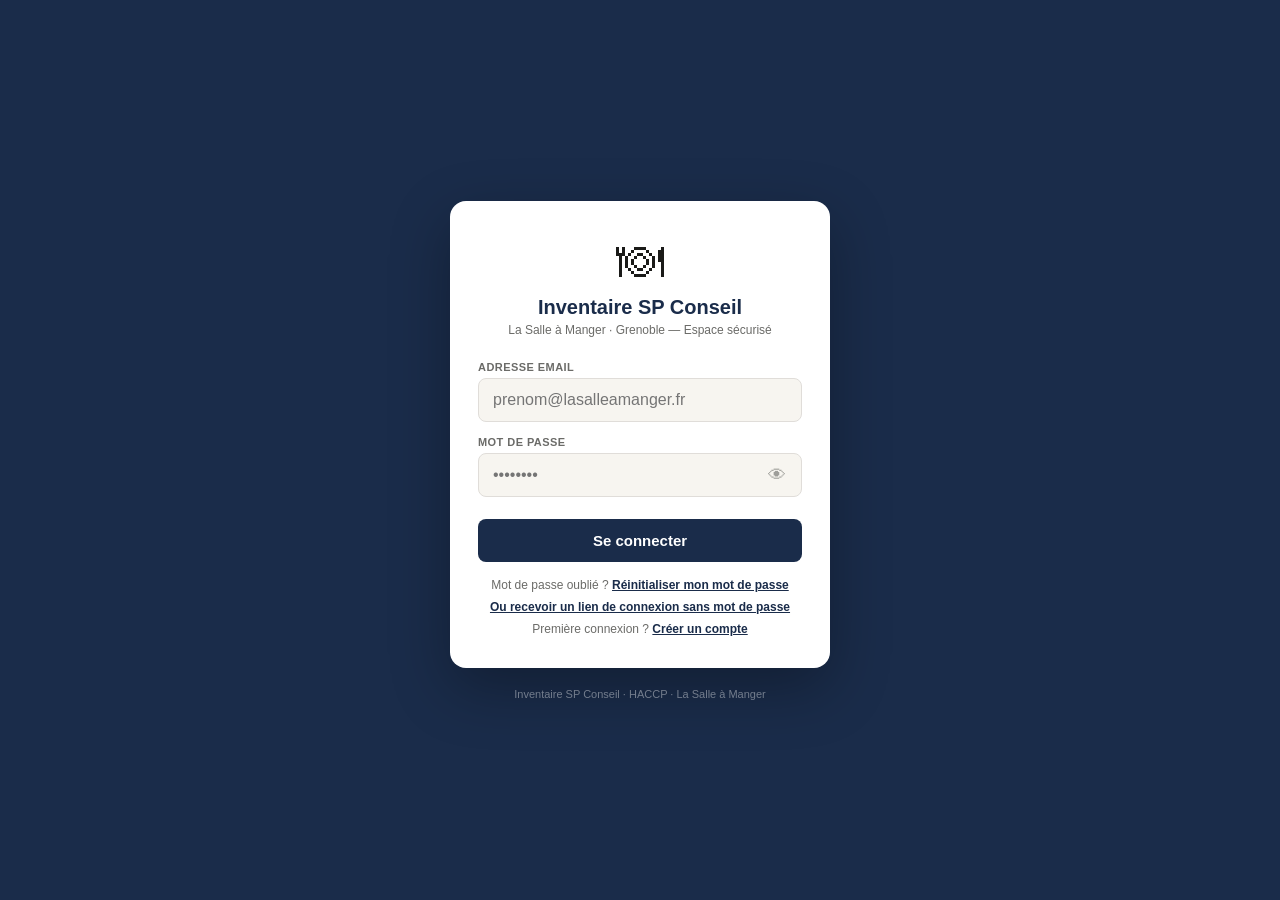
==== index.html @ 0724c212 "Traçabilité : ajoute la prise de photo (capture="environment") Le module Traçabilité (entrées/sortie" ====
<!DOCTYPE html>
<html lang="fr">
<head>
<meta charset="UTF-8">
<meta name="viewport" content="width=device-width, initial-scale=1.0, maximum-scale=1.0, viewport-fit=cover, user-scalable=no">
<meta name="theme-color" content="#1a2c4a">
<link rel="apple-touch-icon" href="/apple-touch-icon.png">
<link rel="icon" type="image/png" sizes="192x192" href="/icon-192.png">
<meta name="mobile-web-app-capable" content="yes">
<meta name="apple-mobile-web-app-capable" content="yes">
<meta name="apple-mobile-web-app-status-bar-style" content="black-translucent">
<meta name="apple-mobile-web-app-title" content="SP Conseil">
<link rel="manifest" href="manifest.json">
<title>Inventaire SP Conseil — La Salle à Manger Grenoble</title>
<script src="js/favicon.js?v=20261019a"></script>
<link rel="stylesheet" href="style.css?v=20261019a">

  <!-- SYNC TEMPS RÉEL — WebSocket natif + REST fallback -->
  <script src="js/core-sync.js?v=20261019a"></script>

<script src="js/sw-register.js?v=20261019a"></script>

</head>
<body role="application" aria-label="Inventaire SP Conseil — La Salle à Manger">
<button id="btn-home-float" onclick="goHomeScreen()" title="Retour accueil">🏠</button>

<!-- ── BANNIÈRE HORS-LIGNE ── -->
<div id="offline-banner">
  📵 Hors-ligne — les modifications seront synchronisées à la reconnexion
</div>

<!-- ══ ÉCRAN DE CONNEXION SUPABASE AUTH ══ -->
<div id="login-screen">
  <div class="login-box">
    <div class="login-logo">🍽</div>
    <div class="login-title">Inventaire SP Conseil</div>
    <div class="login-subtitle">La Salle à Manger · Grenoble — Espace sécurisé</div>
    
    <div class="login-field">
      <label class="login-label" for="login-email">Adresse email</label>
      <input class="login-input" id="login-email" type="email" 
             placeholder="prenom@lasalleamanger.fr" autocomplete="email">
    </div>
    <div class="login-field">
      <label class="login-label" for="login-password">Mot de passe</label>
      <div class="login-pwd-wrap">
        <input class="login-input" id="login-password" type="password" 
               placeholder="••••••••" autocomplete="current-password"
               onkeydown="if(event.key==='Enter') doLogin()">
        <button type="button" class="login-eye" onclick="toggleLoginPwd(this)" tabindex="-1" title="Afficher/masquer">👁</button>
      </div>
    </div>
    
    <button class="login-btn" id="login-btn" onclick="doLogin()">
      Se connecter
    </button>
    
    <div class="login-error" id="login-error"></div>
    
    <div class="login-magic">
      Mot de passe oublié ?
      <a onclick="doForgotPassword()">Réinitialiser mon mot de passe</a>
    </div>
    <div class="login-magic" style="margin-top:8px">
      <a onclick="doMagicLink()">Ou recevoir un lien de connexion sans mot de passe</a>
    </div>
    <div class="login-magic" style="margin-top:8px">
      Première connexion ?
      <a onclick="showSignup()">Créer un compte</a>
    </div>
    
    <!-- Formulaire inscription (caché par défaut) -->
    <div id="signup-form" style="display:none;margin-top:16px;padding-top:16px;border-top:1px solid #e0ddd9">
      <div style="font-size:12px;font-weight:600;color:#1a2c4a;margin-bottom:12px;text-align:center">
        ✉️ Inscription réservée à l'équipe
      </div>
      <div class="login-field">
        <label class="login-label">Email professionnel</label>
        <input class="login-input" id="signup-email" type="email" 
               placeholder="prenom@lasalleamanger.fr">
      </div>
      <div class="login-field">
        <label class="login-label">Mot de passe (8 caractères min.)</label>
        <input class="login-input" id="signup-password" type="password" 
               placeholder="••••••••"
               onkeydown="if(event.key==='Enter') doSignup()">
      </div>
      <div id="signup-info" style="font-size:11px;color:#6b6b68;margin-bottom:10px;padding:8px;background:#f7f5f0;border-radius:6px">
        ⚠️ Seules les adresses <strong>préalablement autorisées par l'administrateur</strong> peuvent créer un compte.
      </div>
      <button class="login-btn" id="signup-btn" onclick="doSignup()" 
              style="background:#0F6E56">
        Créer mon compte
      </button>
      <div class="login-magic" style="margin-top:10px">
        <a onclick="hideSignup()">← Retour à la connexion</a>
      </div>
    </div>
  </div>
  <div class="login-version">Inventaire SP Conseil · HACCP · La Salle à Manger</div>
</div>





<div class="app-header" style="position:sticky;top:0;z-index:100">
  <div class="header-top">
    <div>
      <h1>🍽 Inventaire SP Conseil <span id="sync-dot" style="display:inline-block;width:8px;height:8px;border-radius:50%;background:#f59e0b;margin-left:6px;vertical-align:middle;transition:background .3s" title="Connexion..."></span> <small id="app-sync-version" style="font-size:10px;opacity:.6;font-weight:400"></small></h1>
      <p id='header-date-line'>La Salle à Manger · Grenoble</p>
    </div>
    <div class="header-actions">
      <button class="btn" onclick="openAccount()" title="Mon compte" style="font-size:14px;padding:6px 10px">👤</button>
      <button class="btn" onclick="doLogout()" title="Déconnexion" style="font-size:14px;padding:6px 10px">🔓</button>
      <button class="btn" onclick="goHomeScreen()" title="Accueil" style="font-size:16px;padding:6px 10px">🏠</button>
      <button class="btn" onclick="openVoice()" style="background:var(--info-bg);color:var(--info-text);border-color:transparent;font-weight:600">🎙 Saisie</button>
      <button class="btn" onclick="openQuickInv()" title="Inventaire rapide : un produit à la fois" style="background:var(--amber-bg);color:var(--amber-text);border-color:transparent;font-weight:700">⚡ Inventaire rapide</button>
      <button class="btn btn-addprod" onclick="openAddProduct()">+ Produit</button>
      <button class="btn" onclick="openMercuriale()" title="Comparer une mercuriale fournisseur" style="background:var(--amber-bg);color:var(--amber-text);border-color:transparent;font-weight:600">📋 Mercuriale</button>
      <button class="btn btn-send" onclick="openSendCenter()" title="Envoyer par email">✉️ Envoyer</button>
      <button class="btn" onclick="refreshApp()" title="Actualiser la version" style="background:var(--green-bg);color:var(--green-text);border-color:transparent;font-weight:600">🔄</button>
      <button class="btn btn-more" onclick="toggleMoreMenu(this)" aria-label="Plus d'options" title="Plus d'options">•••</button>
    </div>
    <!-- Menu déroulant actions secondaires -->
    <div class="more-menu" id="more-menu" style="display:none">
      <button class="more-item" onclick="openSave();closeMoreMenu()">💾 Sauvegarde</button>
      <button class="more-item more-green" onclick="exportExcel();closeMoreMenu()">📊 Export Excel</button>
      <button class="more-item" onclick="exportCSV();closeMoreMenu()">⬇ Export CSV</button>
      <button class="more-item" onclick="printInventory();closeMoreMenu()">🖨 Imprimer</button>
      <button class="more-item" onclick="closeMoreMenu();openRegistresHACCP()">📑 Registres HACCP du mois (PDF)</button>
      <button class="more-item" onclick="closeMoreMenu();openQualite()">🧹 Qualité du catalogue</button>
      <div class="more-separator"></div>
      <button class="more-item more-red" onclick="closeMoreMenu();resetInventory()">🔄 Remise à zéro</button>
    </div>

<!-- ── MODAL MON COMPTE ── -->
<div id="account-overlay">
  <div class="account-box">
    <button class="account-close" onclick="closeAccount()">✕</button>
    <div class="account-title">👤 Mon compte</div>
    <div class="account-email" id="account-email-display">—</div>

    <!-- Changer le mot de passe -->
    <div class="account-section">
      <div class="account-label">Définir / changer le mot de passe</div>
      <div class="account-pwd-wrap">
        <input class="account-input" id="acc-pwd1" type="password"
               placeholder="Nouveau mot de passe (8 car. min.)">
        <button type="button" class="account-eye"
                onclick="toggleAccPwd('acc-pwd1',this)">👁</button>
      </div>
      <div class="account-pwd-wrap">
        <input class="account-input" id="acc-pwd2" type="password"
               placeholder="Confirmer le mot de passe"
               onkeydown="if(event.key==='Enter')changePassword()">
        <button type="button" class="account-eye"
                onclick="toggleAccPwd('acc-pwd2',this)">👁</button>
      </div>
      <button class="account-btn" id="acc-pwd-btn" onclick="changePassword()">
        Enregistrer le mot de passe
      </button>
      <div class="account-msg" id="acc-pwd-msg"></div>
    </div>

    <!-- Accès de l'équipe (administrateur uniquement) -->
    <div class="account-section" id="team-section" style="display:none">
      <div class="account-label">👥 Accès de l'équipe</div>
      <div style="font-size:12px;color:var(--text2);margin-bottom:8px">Seules ces adresses peuvent se connecter et voir les données. Après l'ajout, la personne crée son compte depuis l'écran de connexion (« Créer un compte »).</div>
      <div id="team-list" style="margin-bottom:8px"></div>
      <div style="display:flex;gap:6px">
        <input class="account-input" id="team-email" type="email" placeholder="prenom@exemple.fr" style="flex:1;margin:0" onkeydown="if(event.key==='Enter')teamAdd()">
        <button class="account-btn" style="width:auto;margin:0;padding:0 14px" onclick="teamAdd()">Ajouter</button>
      </div>
      <div class="account-msg" id="team-msg"></div>
    </div>

    <!-- Déconnexion -->
    <div class="account-section">
      <button class="account-btn danger" onclick="doLogout()">
        🔓 Se déconnecter
      </button>
    </div>
  </div>
</div>

  </div>
</div>

<div class="restore-banner" id="restore-banner">
  <span id="restore-banner-text"></span>
  <button onclick="dismissRestoreBanner()">OK</button>
</div>

<div class="kpi-strip">
  <div class="kpi-item kpi-main">
    <span class="kpi-val" id="stat-total">—</span>
    <span class="kpi-lbl">Valeur HT</span>
  </div>
  <div class="kpi-sep"></div>
  <div class="kpi-item">
    <span class="kpi-val" id="stat-refs">—</span>
    <span class="kpi-lbl">Refs <span id="stat-new-lbl" style="color:var(--success-text);font-weight:600"></span></span>
  </div>
  <div class="kpi-sep"></div>
  <div class="kpi-item">
    <span class="kpi-val kpi-warn" id="stat-vides">—</span>
    <span class="kpi-lbl">Sans qté</span>
  </div>
  <div class="kpi-sep"></div>
  <div class="kpi-item">
    <span class="kpi-val kpi-muted" id="stat-upd">—</span>
    <span class="kpi-lbl">MAJ prix</span>
  </div>
</div>

<div class="tab-bar-wrap"><div class="tab-bar">
  <button class="tab-btn active" data-tab="inventaire" onclick="switchTab('inventaire',this)">Inventaire</button>
  <button class="tab-btn" data-tab="dashboard" onclick="switchTab('dashboard',this)">📊 Bilan</button>
  <button class="tab-btn" data-tab="dlc" onclick="switchTab('dlc',this)">🌡 DLC<span id="dlc-tab-dot" style="display:none;width:7px;height:7px;border-radius:50%;background:#ef4444;margin-left:4px;vertical-align:middle"></span></button>
  <button class="tab-btn" data-tab="recettes" onclick="switchTab('recettes',this)">👨‍🍳 Recettes</button>
  <button class="tab-btn" data-tab="commande" onclick="switchTab('commande',this)">🛒 Commandes</button>
  <button class="tab-btn" data-tab="allergenes" onclick="switchTab('allergenes',this)">⚠️ Déclaration allergènes</button>
  <button class="tab-btn tab-more-btn" onclick="toggleTabMore(this)" aria-label="Plus d'onglets">Plus ▾</button>
</div>
<!-- Dropdown onglets secondaires -->
<div id="tab-more-menu" class="tab-more-menu" style="display:none">
  <div class="tab-more-group">
    <div class="tab-more-group-label">📥 Opérations</div>
    <button class="tab-more-item" onclick="switchTabMore('reception-mp',this)">🚚 Réception MP</button>
    <button class="tab-more-item" id="tab-factures-btn" onclick="switchTabMore('factures',this)">📄 Factures</button>
    <button class="tab-more-item" onclick="switchTabMore('pieces',this)">📎 Pièces comptables</button>
  </div>
  <div class="tab-more-separator"></div>
  <div class="tab-more-group">
    <div class="tab-more-group-label">🧪 Autocontrôles</div>
    <button class="tab-more-item" onclick="switchTabMore('autocontroles',this)">🧪 Autocontrôles HACCP</button>
  </div>
  <div class="tab-more-separator"></div>
  <div class="tab-more-group">
    <div class="tab-more-group-label">📊 Analyse</div>
    <button class="tab-more-item" onclick="switchTabMore('tracabilite',this)">📋 Traçabilité</button>
    <button class="tab-more-item" onclick="switchTabMore('historique',this)">📈 Historique</button>
    <button class="tab-more-item" onclick="switchTabMore('prix',this)">💰 Comparateur prix</button>
  </div>
  <div class="tab-more-separator"></div>
  <div class="tab-more-group">
    <div class="tab-more-group-label">🏷️ Affichage</div>
    <button class="tab-more-item" onclick="switchTabMore('carte-allergenes',this)">🍽 Étiquettes allergènes</button>
  </div>
</div>



<!-- ══ ÉCRAN D'ACCUEIL ══ -->
<div id="home-screen">

  <!-- Stats rapides -->
  <div class="tiles-stats">
    <div class="tile-stat">
      <div class="tile-stat-label">Valeur HT</div>
      <div class="tile-stat-value" id="hs-valeur">—</div>
    </div>
    <div class="tile-stat">
      <div class="tile-stat-label">Références</div>
      <div class="tile-stat-value" id="hs-refs">—</div>
    </div>
    <div class="tile-stat">
      <div class="tile-stat-label">Alertes DLC</div>
      <div class="tile-stat-value" id="hs-dlc" style="color:#ef4444">—</div>
    </div>
  </div>

  <!-- Inventaire — tuile principale -->
  <div class="tile-main" onclick="tileGoTo('inventaire')">
    <div>
      <div class="tile-main-icon">📦</div>
      <div class="tile-main-title">Inventaire</div>
      <div class="tile-main-sub">Cœur de l'application</div>
    </div>
    <div style="text-align:right">
      <div class="tile-main-value" id="hs-refs2">539</div>
      <div class="tile-main-label">références</div>
      <div class="tile-main-badge" id="hs-valeur2">— € HT</div>
    </div>
  </div>

  <!-- Réception MP + Factures -->
  <div class="tiles-row">
    <div class="tile-mid tile-reception" onclick="tileGoTo('reception-mp')">
      <div class="tile-mid-icon">🚚</div>
      <div class="tile-mid-title">Réception MP</div>
      <div class="tile-mid-sub">Contrôle livraisons</div>
      <div class="tile-mid-badge">📸 Scan IA actif</div>
    </div>
    <div class="tile-mid tile-factures" onclick="tileGoTo('factures')">
      <div class="tile-mid-icon">📄</div>
      <div class="tile-mid-title">Factures</div>
      <div class="tile-mid-sub">Cahier d'achats</div>
      <div class="tile-mid-badge">📸 Scan IA</div>
    </div>
  </div>

  <!-- Modules secondaires -->
  <div class="tiles-section-title">Autres modules</div>
  <div class="tiles-grid">
    <div class="tile-sm" onclick="tileGoTo('inventaire');openQuickInv()">
      <div class="tile-sm-icon">⚡</div>
      <div class="tile-sm-label">Inventaire rapide</div>
    </div>
    <div class="tile-sm" onclick="tileGoTo('dlc')">
      <div class="tile-sm-icon">🌡</div>
      <div class="tile-sm-label">DLC</div>
    </div>
    <div class="tile-sm" onclick="tileGoTo('dashboard')">
      <div class="tile-sm-icon">📊</div>
      <div class="tile-sm-label">Bilan</div>
    </div>
    <div class="tile-sm" onclick="tileGoTo('recettes')">
      <div class="tile-sm-icon">👨‍🍳</div>
      <div class="tile-sm-label">Recettes</div>
    </div>
    <div class="tile-sm" onclick="tileGoTo('commande')">
      <div class="tile-sm-icon">🛒</div>
      <div class="tile-sm-label">Commandes</div>
    </div>
    <div class="tile-sm" onclick="tileGoTo('allergenes')">
      <div class="tile-sm-icon">⚠️</div>
      <div class="tile-sm-label">Déclaration</div>
    </div>
    <div class="tile-sm" onclick="tileGoTo('tracabilite')">
      <div class="tile-sm-icon">📋</div>
      <div class="tile-sm-label">Traçabilité</div>
    </div>
    <div class="tile-sm" onclick="tileGoTo('prix')">
      <div class="tile-sm-icon">💰</div>
      <div class="tile-sm-label">Prix</div>
    </div>
    <div class="tile-sm" onclick="tileGoTo('historique')">
      <div class="tile-sm-icon">📈</div>
      <div class="tile-sm-label">Historique</div>
    </div>
    <div class="tile-sm" onclick="tileGoTo('autocontroles')">
      <div class="tile-sm-dot" id="autoc-alert-dot" style="display:none"></div>
      <div class="tile-sm-icon">🧪</div>
      <div class="tile-sm-label">Autocontrôles</div>
    </div>
  </div>
</div>


<!-- ══ MODAL MERCURIALE ══ -->
<div id="mercuriale-overlay">
  <div class="merc-box">
    <div class="merc-header">
      <div>
        <div class="merc-title">📋 Comparer une mercuriale fournisseur</div>
        <div class="merc-subtitle">Upload Excel ou PDF → comparaison avec les prix actuels → validation avant mise à jour</div>
      </div>
      <button class="merc-close" onclick="closeMercuriale()">✕</button>
    </div>
    <div class="merc-body">
      <!-- Zone upload -->
      <div class="merc-drop" id="merc-drop"
           onclick="document.getElementById('merc-file-input').click()"
           ondragover="event.preventDefault();this.classList.add('dragover')"
           ondragleave="this.classList.remove('dragover')"
           ondrop="mercHandleDrop(event)">
        <div class="merc-drop-icon">📂</div>
        <div class="merc-drop-text">Cliquez ou glissez la mercuriale ici</div>
        <div class="merc-drop-sub">Excel (.xlsx, .xls) ou PDF — max 10 Mo</div>
      </div>
      <input type="file" id="merc-file-input" accept=".xlsx,.xls,.pdf,.png,.jpg,.jpeg"
             style="display:none" onchange="mercHandleFile(this.files[0])">

      <div style="text-align:center;margin-top:10px">
        <button class="dlc-btn-sm" onclick="apActualiserProduits()">🔄 Actualiser depuis toutes les factures enregistrées</button>
      </div>

      <!-- Statut -->
      <div class="merc-status" id="merc-status"></div>

      <!-- Résultats -->
      <div class="merc-results" id="merc-results">
        <div class="merc-summary" id="merc-summary"></div>
        <div class="merc-select-row">
          <span>Sélectionner :</span>
          <button onclick="mercSelectAll(true)">Tout cocher</button>
          <button onclick="mercSelectAll(false)">Tout décocher</button>
          <button onclick="mercSelectOnly('down')">Baisses seulement</button>
        </div>
        <div class="merc-table-wrap">
          <table class="merc-table">
            <thead>
              <tr>
                <th style="width:32px">✓</th>
                <th>Produit mercuriale</th>
                <th>Correspondance inventaire</th>
                <th>Ancien prix</th>
                <th>Nouveau prix</th>
                <th>Δ</th>
              </tr>
            </thead>
            <tbody id="merc-tbody"></tbody>
          </table>
        </div>
        <div class="merc-actions">
          <button class="merc-btn cancel" onclick="closeMercuriale()">Annuler</button>
          <button class="merc-btn primary" id="merc-apply-btn" onclick="mercApplySelected()">
            ✅ Appliquer les prix sélectionnés
          </button>
        </div>
      </div>
    </div>
  </div>
</div>

<div id="panel-inventaire" class="panel active">
  <div class="zone-scroll" id="zone-tabs"></div>
  <div class="controls">
    <div class="search-box">
      <span class="search-icon">🔍</span>
      <input type="text" id="search" placeholder="Rechercher produit, code, fournisseur…" oninput="render()">
    </div>
    <div class="filter-row">
      <select id="filt-cat" onchange="render()"><option value="">Toutes catégories</option></select>
      <select id="filt-fourn" onchange="render()"><option value="">Tous fournisseurs</option></select>
      <select id="filt-status" onchange="render()">
        <option value="">Tous</option>
        <option value="new">🆕 Nouveaux</option>
        <option value="updated">🔄 Prix MAJ</option>
        <option value="missing">❓ Sans quantité</option>
        <option value="cross">🔀 Multi-fournisseurs</option>
      </select>
      <select id="filt-sort" onchange="render()">
        <option value="default">Tri : par zone</option>
        <option value="alpha" selected>Tri : A → Z</option>
        <option value="prix_desc">Tri : Prix ↓</option>
        <option value="prix_asc">Tri : Prix ↑</option>
        <option value="montant_desc">Tri : Montant ↓</option>
        <option value="cross">Tri : Multi-fourn.</option>
      </select>
    </div>
  </div>
  <div class="legend">
    <div class="legend-item"><span class="haccp-pill h-froid">Froid +</span> 0–4°C</div>
    <div class="legend-item"><span class="haccp-pill h-congel">Congelé</span> ≤−18°C</div>
    <div class="legend-item"><span class="haccp-pill h-temp">Tempéré</span> Cave</div>
    <div class="legend-item"><span class="haccp-pill h-sec">Sec</span> Économat</div>
    <div class="legend-item"><span class="new-pill">NEW</span> Nouveau</div>
    <div class="legend-item"><span class="upd-pill">MAJ</span> Prix actualisé</div>
    <div class="legend-item"><span class="cross-pill">🔀</span> Même produit, fournisseurs différents</div>
      <div class="legend-item"><span style="font-size:11px">⚠️</span> Unités différentes — comparer avec précaution</div>
  </div>
  <div class="table-wrap">
    <div class="product-list">
      <div class="product-row header-row">
        <div class="cell">Code</div><div class="cell">Produit</div>
        <div class="cell cell-prix">Prix HT</div><div class="cell">Qté</div>
        <div class="cell cell-montant">Montant</div>
      </div>
      <div id="tbody"></div>
    </div>
    <div id="empty-state" class="empty-state" style="display:none">Aucun produit trouvé</div>
  </div>
</div>


<!-- TABLEAU DE BORD DIRECTION -->
<div id="panel-dashboard" class="panel">
  <div class="dash-wrap" id="dash-content">
    <div style="text-align:center;padding:3rem;color:var(--text2)">Chargement...</div>
  </div>
</div>

<!-- FICHES TECHNIQUES / RECETTES -->
<div id="panel-recettes" class="panel">
  <div class="recette-wrap">
    <div class="recette-toolbar">
      <button class="btn btn-primary" onclick="openNewRecette()">+ Nouvelle recette</button>
      <button class="btn" onclick="exportRecettesPDF()">📄 Export PDF</button>
    </div>
    <div id="recettes-list"></div>
  </div>
</div>

<!-- JOURNAL DE TRAÇABILITÉ -->
<div id="panel-tracabilite" class="panel">
  <div class="trac-wrap">
    <div class="trac-toolbar">
      <div style="display:flex;gap:8px;flex-wrap:wrap;align-items:center">
        <select class="dlc-select" id="trac-type-filter" onchange="renderTracabilite()">
          <option value="">Toutes opérations</option>
          <option value="entree">📥 Entrées</option>
          <option value="sortie">📤 Sorties</option>
          <option value="perte">🗑 Pertes</option>
          <option value="transfert">↔ Transferts</option>
        </select>
        <input class="dlc-input" id="trac-search" type="text" placeholder="Rechercher produit…" oninput="renderTracabilite()" style="flex:1;min-width:140px">
        <button class="btn btn-primary" onclick="openTracAdd()">+ Enregistrer</button>
        <button class="btn" onclick="exportTracPDF()">📄 PDF</button>
      </div>
    </div>
    <div id="trac-list"></div>
  </div>
</div>

<!-- MODALE RECETTE -->
<div class="dlc-overlay" id="recette-overlay">
  <div class="dlc-overlay-backdrop" onclick="closeRecette()"></div>
  <div class="dlc-panel" style="max-height:92vh">
    <div class="dlc-panel-handle"></div>
    <div class="dlc-panel-header">
      <div class="dlc-panel-title" id="recette-modal-title">👨‍🍳 Nouvelle recette</div>
      <button class="dlc-panel-close" onclick="closeRecette()">✕</button>
    </div>
    <div class="dlc-field">
      <label class="dlc-label">Nom de la recette *</label>
      <input class="dlc-input" id="rec-nom" type="text" placeholder="Ex: Gratin dauphinois">
    </div>
    <div style="display:grid;grid-template-columns:1fr 1fr;gap:10px">
      <div class="dlc-field">
        <label class="dlc-label">Nb de couverts</label>
        <input class="dlc-input" id="rec-couverts" type="number" min="1" value="4" oninput="updateRecetteCost()">
      </div>
      <div class="dlc-field">
        <label class="dlc-label">Prix de vente HT (€)</label>
        <input class="dlc-input" id="rec-prix-vente" type="number" min="0" step="0.01" placeholder="0.00" oninput="updateRecetteCost()">
      </div>
    </div>
    <div class="dlc-field">
      <label class="dlc-label">Catégorie</label>
      <select class="dlc-select" id="rec-cat" style="width:100%">
        <option value="entree">Entrée</option>
        <option value="plat">Plat principal</option>
        <option value="dessert">Dessert</option>
        <option value="autre">Autre</option>
      </select>
    </div>
    <div class="dlc-label" style="margin-bottom:6px">Ingrédients</div>
    <div id="rec-ingredients-list"></div>
    <button class="btn" onclick="addRecetteIngredient()" style="width:100%;margin-bottom:12px;justify-content:center">+ Ajouter un ingrédient</button>
    <div id="rec-cost-preview" style="background:var(--info-bg);border-radius:var(--radius);padding:10px 12px;margin-bottom:12px;display:none">
      <div style="display:flex;justify-content:space-between;font-size:13px;margin-bottom:4px">
        <span style="color:var(--info-text)">Coût matière / couvert</span>
        <span id="rec-cout-couvert" style="font-weight:700;color:var(--info-text)">—</span>
      </div>
      <div style="display:flex;justify-content:space-between;font-size:13px;margin-bottom:4px">
        <span style="color:var(--info-text)">Coût total recette</span>
        <span id="rec-cout-total" style="font-weight:700;color:var(--info-text)">—</span>
      </div>
      <div style="display:flex;justify-content:space-between;font-size:14px;font-weight:700">
        <span style="color:var(--info-text)">Food cost</span>
        <span id="rec-food-cost" style="color:var(--info-text)">—</span>
      </div>
    </div>
    <div id="rec-feedback" style="font-size:13px;padding:6px 0;display:none"></div>
    <div class="dlc-panel-actions">
      <button class="dlc-panel-btn cancel" onclick="closeRecette()">Annuler</button>
      <button class="dlc-panel-btn submit-ok" id="rec-submit-btn" onclick="submitRecette()">✓ Enregistrer</button>
    </div>
  </div>
</div>

<!-- MODALE TRAÇABILITÉ -->
<div class="dlc-overlay" id="trac-overlay">
  <div class="dlc-overlay-backdrop" onclick="closeTracAdd()"></div>
  <div class="dlc-panel">
    <div class="dlc-panel-handle"></div>
    <div class="dlc-panel-header">
      <div class="dlc-panel-title">📋 Enregistrer une opération</div>
      <button class="dlc-panel-close" onclick="closeTracAdd()">✕</button>
    </div>
    <div class="dlc-field">
      <label class="dlc-label">Type d'opération *</label>
      <select class="dlc-select" id="trac-type" style="width:100%">
        <option value="entree">📥 Entrée (réception livraison)</option>
        <option value="sortie">📤 Sortie (utilisation cuisine)</option>
        <option value="perte">🗑 Perte / casse / périmé</option>
        <option value="transfert">↔ Transfert entre zones</option>
      </select>
    </div>
    <div class="dlc-field">
      <label class="dlc-label">Produit *</label>
      <select class="dlc-select" id="trac-prod" style="width:100%"></select>
    </div>
    <div style="display:grid;grid-template-columns:1fr 1fr;gap:10px">
      <div class="dlc-field">
        <label class="dlc-label">Quantité *</label>
        <input class="dlc-input" id="trac-qte" type="number" inputmode="decimal" min="0" step="0.1" placeholder="0">
      </div>
      <div class="dlc-field">
        <label class="dlc-label">Unité</label>
        <input class="dlc-input" id="trac-unite" type="text" placeholder="KG, L…">
      </div>
    </div>
    <div class="dlc-field">
      <label class="dlc-label">Date / heure</label>
      <input class="dlc-input" id="trac-date" type="datetime-local">
    </div>
    <div class="dlc-field">
      <label class="dlc-label">Responsable</label>
      <input class="dlc-input" id="trac-resp" type="text" placeholder="Nom du responsable">
    </div>
    <div class="dlc-field">
      <label class="dlc-label">Note</label>
      <input class="dlc-input" id="trac-note" type="text" placeholder="Fournisseur, motif de perte…">
    </div>
    <div class="dlc-field">
      <label class="dlc-label">Photo (facultatif)</label>
      <div style="display:flex;gap:10px;align-items:center">
        <label class="rec-btn btn-ghost" style="cursor:pointer">
          📷 Prendre une photo
          <input type="file" accept="image/*" capture="environment" style="display:none" id="trac-photo-input" onchange="handleTracPhoto(this)">
        </label>
        <img id="trac-photo-preview" alt="" style="display:none;max-height:48px;border-radius:6px;cursor:pointer" onclick="openLightbox(this.src)">
      </div>
    </div>
    <div class="dlc-panel-actions">
      <button class="dlc-panel-btn cancel" onclick="closeTracAdd()">Annuler</button>
      <button class="dlc-panel-btn submit-ok" onclick="submitTrac()">✓ Enregistrer</button>
    </div>
  </div>
</div>


<!-- COMPARATEUR DE PRIX FOURNISSEURS -->
<div id="panel-prix" class="panel">
  <div class="prix-wrap">
    <div class="prix-toolbar">
      <select class="dlc-select" id="prix-prod-select" onchange="renderPrixChart()" style="flex:1;max-width:300px">
        <option value="">— Choisir un produit —</option>
      </select>
      <button class="btn" onclick="openAddPrix()">+ Saisir un prix</button>
      <button class="btn btn-primary" onclick="exportPrixExcel()">📊 Excel</button>
    </div>
    <div id="prix-chart-wrap" style="display:none">
      <canvas id="prix-canvas" height="220" style="width:100%;display:block;margin:12px 0"></canvas>
      <div id="prix-table"></div>
    </div>
    <div id="prix-empty" class="histo-empty">Sélectionnez un produit pour voir l'évolution de ses prix et comparer les fournisseurs.</div>
  </div>
</div>

<!-- CARTE ALLERGÈNES PAR PLAT -->
<div id="panel-carte-allergenes" class="panel">
  <div class="carte-alg-wrap">
    <div class="carte-alg-toolbar">
      <button class="btn btn-primary" onclick="openNewPlat()">+ Nouveau plat</button>
      <button class="btn" onclick="exportCarteAlgPDF()">📄 Affichage salle PDF</button>
      <button class="btn" onclick="exportCarteAlgExcel()">📊 Excel</button>
    </div>
    <div id="carte-alg-list"></div>
  </div>
</div>

<!-- MODALE PRIX -->
<div class="dlc-overlay" id="prix-overlay">
  <div class="dlc-overlay-backdrop" onclick="closePrix()"></div>
  <div class="dlc-panel">
    <div class="dlc-panel-handle"></div>
    <div class="dlc-panel-header">
      <div class="dlc-panel-title">📈 Saisir un prix</div>
      <button class="dlc-panel-close" onclick="closePrix()">✕</button>
    </div>
    <div class="dlc-field">
      <label class="dlc-label">Produit *</label>
      <select class="dlc-select" id="prix-add-prod" style="width:100%"></select>
    </div>
    <div style="display:grid;grid-template-columns:1fr 1fr;gap:10px">
      <div class="dlc-field">
        <label class="dlc-label">Prix HT *</label>
        <input class="dlc-input" id="prix-add-val" type="number" inputmode="decimal" min="0" step="0.001" placeholder="0.000">
      </div>
      <div class="dlc-field">
        <label class="dlc-label">Fournisseur</label>
        <input class="dlc-input" id="prix-add-fourn" type="text" placeholder="SYSCO, POMONA…" list="prix-fourn-list">
        <datalist id="prix-fourn-list"></datalist>
      </div>
    </div>
    <div class="dlc-field">
      <label class="dlc-label">Date</label>
      <input class="dlc-input" id="prix-add-date" type="date">
    </div>
    <div class="dlc-field">
      <label class="dlc-label">Note (optionnel)</label>
      <input class="dlc-input" id="prix-add-note" type="text" placeholder="Promotion, rupture…">
    </div>
    <div id="prix-feedback" style="font-size:13px;color:var(--green-text);padding:6px 0;display:none"></div>
    <div class="dlc-panel-actions">
      <button class="dlc-panel-btn cancel" onclick="closePrix()">Annuler</button>
      <button class="dlc-panel-btn submit-ok" onclick="submitPrix()">✓ Enregistrer</button>
    </div>
  </div>
</div>

<!-- MODALE PLAT CARTE ALLERGÈNES -->
<div class="dlc-overlay" id="plat-overlay">
  <div class="dlc-overlay-backdrop" onclick="closePlat()"></div>
  <div class="dlc-panel" style="max-height:92vh">
    <div class="dlc-panel-handle"></div>
    <div class="dlc-panel-header">
      <div class="dlc-panel-title" id="plat-modal-title">🍽 Nouveau plat</div>
      <button class="dlc-panel-close" onclick="closePlat()">✕</button>
    </div>
    <div class="dlc-field">
      <label class="dlc-label">Nom du plat *</label>
      <input class="dlc-input" id="plat-nom" type="text" placeholder="Ex: Gratin dauphinois, Salade niçoise…">
    </div>
    <div style="display:grid;grid-template-columns:1fr 1fr;gap:10px">
      <div class="dlc-field">
        <label class="dlc-label">Catégorie</label>
        <select class="dlc-select" id="plat-cat" style="width:100%">
          <option value="entree">Entrée</option>
          <option value="plat">Plat principal</option>
          <option value="dessert">Dessert</option>
          <option value="boisson">Boisson</option>
          <option value="autre">Autre</option>
        </select>
      </div>
      <div class="dlc-field">
        <label class="dlc-label">Contient des traces</label>
        <select class="dlc-select" id="plat-traces" style="width:100%">
          <option value="non">Non</option>
          <option value="oui">Oui</option>
        </select>
      </div>
    </div>
    <div class="dlc-label" style="margin-bottom:8px">Allergènes présents dans ce plat</div>
    <div class="allergen-grid" id="plat-alg-grid"></div>
    <div id="plat-feedback" style="font-size:13px;padding:6px 0;display:none"></div>
    <div class="dlc-panel-actions">
      <button class="dlc-panel-btn cancel" onclick="closePlat()">Annuler</button>
      <button class="dlc-panel-btn submit-ok" id="plat-submit-btn" onclick="submitPlat()">✓ Enregistrer</button>
    </div>
  </div>
</div>

<div id="panel-bilan" class="panel"><div class="bilan-wrap" id="bilan-content"></div></div>
<!-- DLC / ALERTES TEMPÉRATURES -->
<div id="panel-dlc" class="panel">
  <div class="dlc-wrap">
    <div class="dlc-toolbar">
      <div style="display:flex;gap:8px;align-items:center;flex-wrap:wrap">
        <select class="dlc-select" id="dlc-filter" onchange="renderDLC()">
          <option value="all">Tous les produits</option>
          <option value="alert">🔴 Expirés / urgents (&lt;3j)</option>
          <option value="soon">🟡 Bientôt (&lt;7j)</option>
          <option value="ok">🟢 OK</option>
          <option value="nodlc">⚪ Sans DLC saisie</option>
        </select>
        <button class="btn btn-primary" onclick="openDLCAdd()">+ Saisir DLC</button>
      </div>
      <div id="dlc-summary" class="dlc-summary-bar"></div>
    </div>
    <div id="dlc-list"></div>

    <!-- Relevés de températures : déplacés dans Autocontrôles HACCP (chambres froides + cellule de refroidissement) -->
    <div class="dlc-section-title">🌡 Relevés de températures</div>
    <div style="padding:0 16px 80px">
      <button class="btn btn-primary" onclick="openAutocTemp()">🌡 Ouvrir les relevés de températures</button>
    </div>
  </div>
</div>

<!-- HISTORIQUE INVENTAIRES -->
<div id="panel-historique" class="panel">
  <div class="histo-wrap">
    <div class="histo-toolbar">
      <div style="display:flex;gap:8px;align-items:center;flex-wrap:wrap">
        <button class="btn btn-primary" onclick="snapshotInventaire()">📸 Archiver l'inventaire actuel</button>
        <button class="btn" onclick="exportHistoExcel()">📊 Export Excel comparatif</button>
      </div>
    </div>
    <div id="histo-compare-bar" style="display:none"></div>
    <div id="conso-card" class="conso-card"></div>
    <div id="evolution-card" class="conso-card"></div>
    <div id="ecarts-card" class="conso-card"></div>
    <div id="pertes-card" class="conso-card"></div>
    <div id="hausses-card" class="conso-card"></div>
    <div id="dormants-card" class="conso-card"></div>
    <div id="histo-list"></div>
  </div>
</div>

<!-- BON DE COMMANDE -->
<div id="panel-commande" class="panel">
  <div class="cmd-wrap">
    <div class="cmd-toolbar">
      <div style="display:flex;gap:8px;align-items:center;flex-wrap:wrap">
        <button class="btn btn-primary" onclick="genCommande()">⚡ Générer depuis seuils</button>
        <button class="btn" onclick="addCmdLine()">+ Ajouter ligne</button>
        <button class="btn" style="background:var(--green-bg);color:var(--green-text);border-color:transparent" onclick="exportCmdExcel()">📊 Excel</button>
        <button class="btn" onclick="exportCmdPDF()">📄 PDF</button>
        <button class="btn btn-primary" onclick="openCommandesFournisseurs()">✉️ Envoyer par fournisseur</button>
        <button class="btn" onclick="openQualite('seuils')">📉 Seuils suggérés</button>
      </div>
      <div class="cmd-fourn-filter">
        <label style="font-size:11px;color:var(--text2);margin-right:6px">Fournisseur</label>
        <select class="dlc-select" id="cmd-fourn-filter" onchange="renderCommande()"><option value="">Tous</option></select>
      </div>
    </div>
    <div id="cmd-list"></div>
    <div id="cmd-totaux" style="padding:12px 16px 100px"></div>
  </div>
</div>

<!-- ALLERGÈNES -->
<div id="panel-allergenes" class="panel">
  <div class="allergen-wrap">
    <div class="allergen-intro">
      <div class="allergen-intro-text">Marquez les allergènes présents dans chaque produit. Obligatoire (14 allergènes réglementaires — Règlement UE 1169/2011).</div>
      <div style="display:flex;gap:8px;margin-top:10px;flex-wrap:wrap">
        <button class="btn btn-primary" onclick="exportAllergenPDF()">📄 Fiche allergènes PDF</button>
        <button class="btn" onclick="resetAllergenToPresets()" style="font-size:12px">↩ Recharger depuis le serveur</button>
      </div>
    </div>
    <div class="allergen-search-bar">
      <input class="dlc-input" type="text" id="allergen-search" placeholder="Rechercher un produit…" oninput="renderAllergens()">
    </div>
    <div id="allergen-list"></div>
  </div>
</div>


<!-- PIÈCES COMPTABLES -->
<div id="panel-pieces" class="panel">
  <div class="pieces-wrap">

    <div class="pieces-card">
      <div class="pieces-field">
        <label class="pieces-label" for="comptable-email">✉️ Email du comptable (brouillon pré-rempli)</label>
        <input class="pieces-input" type="email" id="comptable-email" placeholder="comptable@exemple.fr" oninput="saveAccountantEmail(this.value)">
      </div>
    </div>

    <div class="pieces-card">
      <div class="pieces-field">
        <label class="pieces-label" for="piece-code">Imputation comptable</label>
        <select class="pieces-input" id="piece-code" onchange="markManualCode()"></select>
        <div class="pieces-suggestion" id="pieces-suggestion"></div>
      </div>
      <div class="pieces-row">
        <div class="pieces-field">
          <label class="pieces-label" for="piece-montant">Montant TTC (€)</label>
          <input class="pieces-input" type="number" inputmode="decimal" min="0" step="0.01" id="piece-montant" placeholder="0,00">
        </div>
        <div class="pieces-field">
          <label class="pieces-label" for="piece-fournisseur">Fournisseur / Référence</label>
          <input class="pieces-input" type="text" id="piece-fournisseur" placeholder="ex : SYSCO, facture n°…" oninput="handleFournisseurInput()">
        </div>
      </div>

      <div id="camera-context-banner" style="display:none;padding:10px 12px;border-radius:8px;background:var(--warn-bg);color:var(--warn-text);font-size:12px;margin-bottom:10px;line-height:1.5"></div>

      <!-- Deux inputs : un avec capture (caméra directe), un sans (galerie/fichier) -->
      <input type="file" id="photo-input-camera" accept="image/*" capture="environment" style="display:none" onchange="handlePhotoFile(this)">
      <input type="file" id="photo-input-gallery" accept="image/*" style="display:none" onchange="handlePhotoFile(this)">

      <div style="display:flex;gap:8px;margin-bottom:4px">
        <button class="va-btn primary" style="flex:1" onclick="openCamera()">📷 Prendre une photo</button>
        <button class="va-btn" style="flex:1" onclick="openGallery()">🖼 Galerie / Fichier</button>
      </div>
      <div id="camera-status-hint" style="font-size:11px;color:var(--text2);min-height:14px;margin-bottom:6px"></div>

      <div class="pieces-canvas-wrap" id="pieces-canvas-wrap">
        <canvas id="pieces-canvas"></canvas>
      </div>
      <div class="voice-feedback" id="pieces-feedback" style="margin-top:10px"></div>

      <div class="pieces-actions" id="pieces-actions" style="display:none">
        <button class="va-btn" onclick="downloadAnnotated()">⬇️ Télécharger</button>
        <button class="va-btn" onclick="prepareEmail()">✉️ Préparer l'email</button>
        <button class="va-btn primary" style="flex:1 1 100%" onclick="addToRegistre()">✅ Ajouter au registre</button>
      </div>

      <div class="voice-help" style="margin-top:10px">
        🔹 <b>Suggestion automatique</b> : dès qu'un fournisseur connu est détecté (saisi ou lu sur la photo), l'imputation comptable est proposée automatiquement — modifiable à tout moment.<br>
        🔹 <b>Analyse de la photo (OCR)</b> : après la prise de vue, le document est analysé pour repérer le fournisseur et le montant total — nécessite une connexion internet (la 1ère fois) et quelques secondes ; fonctionne en complément, jamais bloquant.<br>
        🔹 La photo est automatiquement tamponnée avec le nom du restaurant, la date, l'imputation comptable, et le montant/fournisseur si renseignés.<br>
        🔹 <b>Télécharger</b> enregistre l'image annotée sur l'appareil.<br>
        🔹 <b>Préparer l'email</b> télécharge l'image puis ouvre un brouillon avec sujet et message pré-remplis — pensez à joindre le fichier téléchargé.<br>
        🔹 <b>Ajouter au registre</b> conserve la ligne comptable (sans la photo) pour suivi et export.
      </div>
    </div>

    <div class="pieces-card">
      <div class="bilan-title" style="margin-bottom:10px">Registre des pièces <span id="pieces-count"></span></div>
      <div id="pieces-list"></div>
      <button class="va-btn" style="width:100%;margin-top:10px" onclick="exportPiecesCSV()">⬇ Exporter le registre (CSV)</button>
    </div>

  </div>
</div>

<!-- MODALE SAISIE DLC -->
<div class="dlc-overlay" id="dlc-overlay">
  <div class="dlc-overlay-backdrop" onclick="closeDLCAdd()"></div>
  <div class="dlc-panel">
    <div class="dlc-panel-handle"></div>
    <div class="dlc-panel-header">
      <div class="dlc-panel-title" id="dlc-modal-title">🌡 Saisir une DLC</div>
      <button class="dlc-panel-close" onclick="closeDLCAdd()">✕</button>
    </div>
    <div class="dlc-field">
      <label class="dlc-label" for="dlc-prod-select">Produit</label>
      <select class="dlc-select" id="dlc-prod-select" style="width:100%"></select>
    </div>
    <div class="dlc-field">
      <label class="dlc-label" for="dlc-lot">N° de lot (optionnel)</label>
      <input class="dlc-input" id="dlc-lot" type="text" placeholder="Ex : L2025-07-08">
    </div>
    <div class="dlc-field">
      <label class="dlc-label" for="dlc-date">Date limite (DLC ou DDM) *</label>
      <input class="dlc-input" id="dlc-date" type="date">
    </div>
    <div class="dlc-field">
      <label class="dlc-label" for="dlc-type">Type</label>
      <select class="dlc-select" id="dlc-type" style="width:100%">
        <option value="DLC">DLC — Date Limite de Consommation</option>
        <option value="DDM">DDM — Date de Durabilité Minimale</option>
      </select>
    </div>
    <div class="dlc-field">
      <label class="dlc-label" for="dlc-qte">Quantité du lot</label>
      <input class="dlc-input" id="dlc-qte-lot" type="number" inputmode="decimal" min="0" step="0.1" placeholder="0">
    </div>
    <div class="dlc-field">
      <label class="dlc-label" for="dlc-note">Note</label>
      <input class="dlc-input" id="dlc-note" type="text" placeholder="Optionnel">
    </div>
    <div id="dlc-feedback" style="font-size:13px;padding:8px 0;display:none"></div>
    <div class="dlc-panel-actions">
      <button class="dlc-panel-btn cancel" onclick="closeDLCAdd()">Annuler</button>
      <button class="dlc-panel-btn submit-ok" onclick="submitDLC()">✓ Enregistrer</button>
    </div>
  </div>
</div>

<!-- PANNEAU SAISIE RAPIDE -->
<div class="voice-overlay" id="voice-overlay">
  <div class="voice-backdrop" onclick="closeVoice()"></div>
  <div class="voice-panel">
    <div class="voice-handle"></div>
    <div class="voice-header">
      <div class="voice-title">🎙 Assistant vocal</div>
      <button class="voice-close-btn" onclick="closeVoice()">✕</button>
    </div>

    <!-- Bouton micro universel -->
    <div style="display:flex;gap:10px;align-items:center;margin-bottom:12px">
      <button id="v-mic-btn" onclick="startVoice()"
        style="width:56px;height:56px;border-radius:50%;border:none;font-size:26px;
               background:var(--info-bg);color:var(--info-text);cursor:pointer;
               flex-shrink:0;touch-action:manipulation;-webkit-tap-highlight-color:transparent">
        🎙
      </button>
      <div>
        <div style="font-size:13px;font-weight:600;color:var(--text)">Appuyez et parlez</div>
        <div style="font-size:11px;color:var(--text2)" id="v-mic-status">Micro prêt</div>
      </div>
    </div>

    <!-- Champ texte -->
    <div class="voice-input-wrap">
      <input class="voice-input" id="v-input" type="text"
        placeholder="ou tapez : beurre 3 · F203 5 · dashboard"
        autocomplete="off" autocorrect="off" autocapitalize="off" spellcheck="false"
        onkeydown="if(event.key==='Enter')sendCmd()"
        style="font-size:16px">
      <button class="voice-send-btn" onclick="sendCmd()">OK</button>
    </div>

    <div class="voice-feedback" id="v-feedback"></div>
    <div class="voice-suggestions" id="voice-suggestions" style="display:none"></div>

    <div class="voice-actions">
      <button class="va-btn" onclick="voiceUndo()">↩ Annuler</button>
      <button class="va-btn" onclick="clearInput()">🗑 Effacer</button>
    </div>

    <div class="voice-help">
      <b>Commandes :</b><br>
      📦 <b>beurre 3</b> · <b>colin dos 4 kilos</b> · <b>F203 5</b><br>
      📥 <b>entrée beurre 3</b> · <b>sortie colin 2</b> · <b>perte tomate 1</b><br>
      🌡 <b>dlc beurre 15 janvier</b> · <b>frigo 1 trois degrés</b><br>
      🧭 <b>dashboard</b> · <b>recettes</b> · <b>envoyer bilan</b><br>
      <small style="color:var(--text3)">Nombres en lettres acceptés : trois, vingt-deux, demi ✓</small>
    </div>
  </div>
</div>


<!-- INVENTAIRE RAPIDE (téléphone + tablette) -->
<div id="quick-overlay" class="quick-overlay" role="dialog" aria-modal="true" aria-label="Inventaire rapide">
  <div class="quick-top">
    <div class="quick-title">⚡ Inventaire rapide</div>
    <select id="quick-zone" class="quick-select" onchange="quickRebuild()"></select>
    <label class="quick-check"><input type="checkbox" id="quick-missing" onchange="quickRebuild()"> Sans quantité seulement</label>
    <button class="quick-tool" onclick="quickScan()" title="Scanner un code-barres">📷 Scanner</button>
    <button class="quick-tool" id="quick-reorder-btn" onclick="quickToggleReorder()" title="Ranger les produits dans l'ordre des étagères">↕ Ordre des étagères</button>
    <button class="quick-close" onclick="closeQuickInv()" aria-label="Fermer">✕</button>
  </div>
  <div class="quick-zones" id="quick-zones"></div>
  <div class="quick-progress"><div class="quick-progress-fill" id="quick-progress-fill"></div></div>
  <div class="quick-progress-txt" id="quick-progress-txt"></div>
  <div class="quick-body">
    <div class="quick-list" id="quick-list"></div>
    <div class="quick-card" id="quick-card"></div>
  </div>
</div>

<!-- PAGE IMPRIMABLE (générée dynamiquement, visible uniquement à l'impression) -->
<div class="print-page" id="print-page"></div>

<!-- MODALE SAUVEGARDE -->
<div class="voice-overlay" id="save-overlay">
  <div class="voice-backdrop" onclick="closeSave()"></div>
  <div class="voice-panel">
    <div class="voice-handle"></div>
    <div class="voice-header">
      <div class="voice-title">💾 Sauvegarde</div>
      <button class="voice-close-btn" onclick="closeSave()">✕</button>
    </div>
    <div class="voice-hint" id="save-status">Chargement…</div>
    <div id="disk-save-status" style="display:none;font-size:12px;padding:8px 12px;border-radius:8px;margin-bottom:8px;background:var(--success-bg);color:var(--success-text)"></div>
    <div class="voice-actions" style="flex-direction:column;gap:10px;margin-bottom:12px">
      <button class="va-btn" style="background:var(--green-bg);color:var(--green-text);font-weight:600;width:100%;border:1.5px solid var(--green-text)" onclick="saveToDisk()">💿 Enregistrer sur le disque…</button>
      <button class="va-btn" style="background:var(--info-bg);color:var(--info-text);font-weight:600;width:100%" onclick="exportInventoryJSON()">⬇️ Télécharger une copie (.json)</button>
      <button class="va-btn" style="background:var(--bg2);width:100%" onclick="document.getElementById('import-file-input').click()">📂 Ouvrir / Importer (.json)</button>
      <input type="file" id="import-file-input" accept="application/json,.json" style="display:none" onchange="importInventoryJSON(this)">
      <button class="va-btn" style="width:100%;background:var(--green-bg);color:var(--green-text);font-weight:600" onclick="syncNowButton()">🔄 Synchroniser maintenant (et voir l'état)</button>
      <button class="va-btn" id="inv-backup-btn" style="display:none;width:100%;background:var(--info-bg);color:var(--info-text)" onclick="restoreInvBackup()">♻️ Récupérer l'inventaire de cet appareil (avant synchro)</button>
      <button class="va-btn" style="width:100%;background:var(--info-bg);color:var(--info-text);font-weight:600" onclick="showServerBackups()">☁️ Sauvegardes du serveur (chaque nuit, 24 mois)</button>
      <div id="server-backups" style="display:none;width:100%"></div>
      <button class="va-btn" style="width:100%;font-weight:600" onclick="apSauvegardeZip()">🗂 Sauvegarde complète + PDF des factures (ZIP, à ranger sur OneDrive)</button>
      <button class="va-btn" style="width:100%" onclick="exportFullBackup()">📦 Télécharger toutes les données de cet appareil</button>
      <button class="va-btn" style="width:100%" onclick="clearAutoSave()">🗑 Effacer la sauvegarde automatique</button>
    </div>
    <div class="voice-feedback" id="save-feedback"></div>
    <div class="voice-help">
      <b>Comment ça marche :</b><br>
      🔹 <b>💿 Enregistrer sur le disque</b> : enregistre directement dans un fichier .json de votre choix (PC/Mac) ou dans les Téléchargements (iPhone/Android). Vous pouvez ré-ouvrir ce même fichier plus tard et il sera mis à jour sur place.<br>
      🔹 Vos quantités sont aussi <b>sauvegardées automatiquement</b> dans ce navigateur à chaque saisie (récupérées si l'onglet se ferme).<br>
      🔹 <b>Ouvrir / Importer</b> recharge les quantités depuis un fichier .json enregistré précédemment.
    </div>
  </div>
</div>

<!-- MODALE CONFIRMATION RAZ -->
<div class="voice-overlay" id="reset-overlay">
  <div class="voice-backdrop" onclick="closeReset()"></div>
  <div class="voice-panel">
    <div class="voice-handle"></div>
    <div class="voice-header">
      <div class="voice-title">🔄 Remise à zéro</div>
      <button class="voice-close-btn" onclick="closeReset()">✕</button>
    </div>
    <div class="voice-hint" style="margin-bottom:16px">
      Cette action va effacer <b id="reset-count">0</b> quantité(s) saisie(s)
      et remettre toutes les références à « sans quantité », pour démarrer un
      nouvel inventaire. Les prix, codes et statuts NEW/MAJ ne sont pas affectés.
      <br><br><b>Cette action est irréversible.</b>
    </div>
    <div class="voice-actions">
      <button class="va-btn" onclick="closeReset()">Annuler</button>
      <button class="va-btn" style="background:var(--pink-bg);color:var(--pink-text);font-weight:700" onclick="confirmReset()">🔄 Oui, tout remettre à zéro</button>
    </div>
  </div>
</div>

<div class="footer-bar">
  <div>

    <div class="footer-sub">Total filtré</div>
    <div class="footer-total" id="footer-total">0,00 €</div>
  </div>
  <div style="text-align:right">
    <div class="footer-sub" id="footer-count"></div>
    <div class="footer-sub" id="footer-date"></div>
  </div>
</div>

<!-- SheetJS pour export Excel natif -->
<!-- 18/10/2026 : 0.18.5 (npm) a des failles connues à la LECTURE de fichiers
     (CVE-2023-30533, CVE-2024-22363) — or la mercuriale lit des .xlsx reçus.
     La version corrigée n'est publiée que sur le CDN officiel SheetJS. -->
<script src="https://cdn.sheetjs.com/xlsx-0.20.3/package/dist/xlsx.full.min.js"></script>
<!-- OCR pour la reconnaissance automatique des factures (best-effort, nécessite internet la 1ère fois) -->
<script src="https://cdn.jsdelivr.net/npm/tesseract.js@5.1.1/dist/tesseract.min.js" defer></script>


<!-- AUTOCONTRÔLES HACCP : huile de friture / nettoyage / anomalies -->
<div id="panel-autocontroles" class="panel">
  <div class="autoc-wrap">
    <div id="autoc-operateurs" class="autoc-operateurs"></div>
    <div class="autoc-toolbar-global">
      <button class="btn" onclick="genererResumeMensuel()">📊 Résumé mensuel</button>
      <button class="btn" onclick="imprimerDossierMensuel()">🖨️ Imprimer le dossier mensuel</button>
      <button class="btn btn-primary" onclick="ouvrirDossierControle()">📁 Dossier de contrôle (disque)</button>
    </div>
    <div id="dossier-feedback" class="autoc-dossier-feedback" style="display:none"></div>
    <div class="autoc-subnav">
      <button class="autoc-subnav-btn active" onclick="autocSwitch('temperatures',this)">🌡️ Températures</button>
      <button class="autoc-subnav-btn" onclick="autocSwitch('huile',this)">🍟 Huile friture</button>
      <button class="autoc-subnav-btn" onclick="autocSwitch('nettoyage',this)">🧽 Nettoyage</button>
      <button class="autoc-subnav-btn" onclick="autocSwitch('anomalies',this)">⚠️ Anomalies</button>
    </div>

    <!-- TEMPÉRATURES (chambres froides + cellule de refroidissement) -->
    <div class="autoc-sub active" id="autoc-sub-temperatures">
      <div class="dlc-toolbar">
        <div style="display:flex;gap:8px;align-items:center;flex-wrap:wrap">
          <input class="dlc-select" type="date" id="temp-date" onchange="renderTempChambres()">
          <span id="temp-progress" style="font-size:12px;color:var(--text2);font-weight:600"></span>
          <button class="btn" id="temp-ferme-toggle" onclick="autocToggleFermeJour()">🔒 Marquer ce jour fermé</button>
          <button class="btn" onclick="exportTempCSV()">📊 Export mois (CSV)</button>
          <button class="btn" onclick="autocImprimerTemperatures()">🖨️ Imprimer (PDF)</button>
        </div>
      </div>
      <div id="temp-chambres-list" style="padding:0 16px"></div>

      <div class="dlc-section-title">🧊 Cellule de refroidissement</div>
      <div class="rec-form-grid">
        <div><div class="rec-label">Date</div><input class="rec-input" type="date" id="cell-date"></div>
        <div><div class="rec-label">Nature du produit</div><input class="rec-input" type="text" id="cell-produit" placeholder="Ex : Rôti de bœuf"></div>
        <div><div class="rec-label">Heure entrée</div><input class="rec-input" type="time" id="cell-heure-entree"></div>
        <div><div class="rec-label">T° entrée (°C)</div><input class="rec-input" type="number" step="0.1" id="cell-t-entree" placeholder="ex : 63"></div>
        <div><div class="rec-label">Heure sortie</div><input class="rec-input" type="time" id="cell-heure-sortie"></div>
        <div><div class="rec-label">T° sortie (°C)</div><input class="rec-input" type="number" step="0.1" id="cell-t-sortie" placeholder="ex : 8"></div>
        <div class="full"><div class="rec-label">Visa (compte connecté)</div><input class="rec-input" type="text" id="cell-visa" readonly></div>
      </div>
      <div style="padding:4px 16px 14px;font-size:11px;color:var(--text2)">Objectif : refroidir de +63°C à +10°C maximum en moins de 2h, puis conserver entre 0°C et 3°C.</div>
      <div style="padding:0 16px 14px"><button class="btn btn-primary" onclick="saveCellule()">✓ Enregistrer</button></div>
      <div id="cellule-list" style="padding:0 16px 10px"></div>

      <div class="dlc-section-title">📅 Vue mensuelle</div>
      <div class="rec-cal-wrap" style="margin:0 16px 90px">
        <div class="rec-cal-header">
          <div class="rec-cal-nav">
            <button class="rec-cal-btn" onclick="tempCalPrev()">‹</button>
            <div class="rec-cal-title" id="temp-cal-label"></div>
            <button class="rec-cal-btn" onclick="tempCalNext()">›</button>
          </div>
          <div class="rec-cal-legend">
            <span class="rec-cal-leg-item"><span class="rec-cal-dot ok"></span>Conforme</span>
            <span class="rec-cal-leg-item"><span class="rec-cal-dot warn"></span>À surveiller</span>
            <span class="rec-cal-leg-item"><span class="rec-cal-dot danger"></span>Non conforme</span>
          </div>
        </div>
        <div class="rec-cal-grid" id="temp-cal-grid"></div>
      </div>
    </div>

    <!-- HUILE DE FRITURE -->
    <div class="autoc-sub" id="autoc-sub-huile">
      <div class="dlc-section-title">🍟 Nouveau contrôle</div>
      <div class="rec-form-grid">
        <div><div class="rec-label">Date</div><input class="rec-input" type="date" id="huile-date"></div>
        <div><div class="rec-label">Visa (compte connecté)</div><input class="rec-input" type="text" id="huile-visa" readonly></div>
        <div><div class="rec-label">Filtrage effectué</div>
          <select class="rec-input" id="huile-filtrage"><option value="oui">✓ Oui</option><option value="non">✕ Non</option></select>
        </div>
        <div><div class="rec-label">Changement d'huile</div>
          <select class="rec-input" id="huile-changement"><option value="non">✕ Non</option><option value="oui">✓ Oui</option></select>
        </div>
        <div><div class="rec-label">Indice (bandelette test)</div>
          <select class="rec-input" id="huile-indice">
            <option value="bon">🟢 Bon</option>
            <option value="moyen">🟡 À surveiller</option>
            <option value="mauvais">🔴 Mauvais</option>
          </select>
        </div>
        <div><div class="rec-label">Temps de friture (chrono)</div>
          <select class="rec-input" id="huile-chrono">
            <option value="conforme">🟢 Conforme</option>
            <option value="limite">🟡 Limite</option>
            <option value="depasse">🔴 Dépassé</option>
          </select>
        </div>
        <div class="full"><div class="rec-label">Observation (facultatif)</div><input class="rec-input" type="text" id="huile-note" placeholder="Remarque…"></div>
      </div>
      <div style="padding:4px 16px 14px"><button class="btn btn-primary" onclick="saveHuile()">✓ Enregistrer le contrôle</button></div>
      <div class="dlc-section-title">📋 Historique</div>
      <div style="padding:0 16px 8px;display:flex;gap:8px;flex-wrap:wrap"><button class="btn" onclick="exportHuileCSV()">📊 Export CSV</button><button class="btn" onclick="autocImprimerHuile()">🖨️ Imprimer (PDF)</button></div>
      <div id="huile-list" style="padding:0 16px 90px"></div>
    </div>

    <!-- NETTOYAGE -->
    <div class="autoc-sub" id="autoc-sub-nettoyage">
      <div class="dlc-toolbar">
        <div style="display:flex;gap:8px;align-items:center;flex-wrap:wrap">
          <input class="dlc-select" type="date" id="nett-date" onchange="renderNettoyage()">
          <span id="nett-progress" style="font-size:12px;color:var(--text2);font-weight:600"></span>
          <button class="btn" onclick="exportNettoyageCSV()">📊 Export mois (CSV)</button>
          <button class="btn" onclick="autocImprimerNettoyage()">🖨️ Imprimer (PDF)</button>
        </div>
      </div>
      <div id="nett-list" style="padding:0 16px"></div>
      <div style="padding:10px 16px">
        <div style="display:flex;gap:8px">
          <input class="dlc-input" type="text" id="nett-new-zone" placeholder="+ Ajouter une zone (ex: Chambre froide 3)">
          <button class="btn" onclick="addNettZone()">Ajouter</button>
        </div>
      </div>
      <div class="dlc-section-title">📅 Vue mensuelle</div>
      <div class="rec-cal-wrap" style="margin:0 16px 90px">
        <div class="rec-cal-header">
          <div class="rec-cal-nav">
            <button class="rec-cal-btn" onclick="nettCalPrev()">‹</button>
            <div class="rec-cal-title" id="nett-cal-label"></div>
            <button class="rec-cal-btn" onclick="nettCalNext()">›</button>
          </div>
          <div class="rec-cal-legend">
            <span class="rec-cal-leg-item"><span class="rec-cal-dot ok"></span>Complet</span>
            <span class="rec-cal-leg-item"><span class="rec-cal-dot warn"></span>Partiel</span>
          </div>
        </div>
        <div class="rec-cal-grid" id="nett-cal-grid"></div>
      </div>
    </div>

    <!-- ANOMALIES -->
    <div class="autoc-sub" id="autoc-sub-anomalies">
      <div style="padding:12px 16px;display:flex;gap:8px;flex-wrap:wrap">
        <button class="btn btn-primary" onclick="autocToggleAnomalieForm()" id="anomalie-form-toggle">+ Déclarer une anomalie</button>
        <button class="btn" onclick="exportAnomaliesCSV()">📊 Export CSV</button>
        <button class="btn" onclick="autocImprimerAnomalies()">🖨️ Imprimer (PDF)</button>
      </div>
      <div class="autoc-section" id="anomalie-form-wrap" style="display:none">
        <div class="dlc-section-title">⚠️ Description de l'anomalie</div>
        <div class="rec-form-grid">
          <div><div class="rec-label">Date</div><input class="rec-input" type="date" id="anom-date"></div>
          <div><div class="rec-label">Heure</div><input class="rec-input" type="time" id="anom-heure"></div>
          <div class="full"><div class="rec-label">Description</div><input class="rec-input" type="text" id="anom-desc" placeholder="Nature de l'anomalie constatée"></div>
          <div><div class="rec-label">Visa (compte connecté)</div><input class="rec-input" type="text" id="anom-visa" readonly></div>
        </div>
        <div style="padding:4px 16px 14px;display:flex;gap:8px">
          <button class="btn btn-primary" onclick="saveAnomalie()">✓ Enregistrer</button>
          <button class="btn" onclick="autocToggleAnomalieForm()">Annuler</button>
        </div>
      </div>
      <div id="anomalie-list" style="padding:0 16px 90px"></div>
    </div>
  </div>
</div>

<div id="panel-reception-mp" class="panel">
<div id="reception-module" style="max-width:960px;margin:0 auto;padding:16px">

  <div class="rec-sticky-header" style="padding-bottom:12px">
    <p class="rec-page-title">🚚 Réception & Factures</p>
    <p class="rec-page-subtitle">Contrôle obligatoire à chaque livraison — point 1.4 audit</p>
  </div>

  <div class="rec-card-wrap rec-card-main">
    <div class="rec-card-title">
      <span class="material-symbols-outlined">add_circle</span>
      Nouvelle réception
    </div>

    <!-- Scan IA de l'étiquette (pré-remplit produit, fournisseur, DLC, lot…) -->
    <div style="display:flex;gap:10px;align-items:center;flex-wrap:wrap;margin-bottom:12px">
      <label class="rec-btn btn-primary" style="cursor:pointer">
        📸 Scanner l'étiquette (IA)
        <input type="file" accept="image/*" capture="environment" style="display:none" onchange="analyzeReceptionPhoto(this)">
      </label>
      <img id="rec-photo-preview" alt="" style="display:none;max-height:48px;border-radius:6px">
      <span id="rec-photo-status" style="font-size:12px"></span>
    </div>

    <div class="rec-row-1">
      <div class="rec-form-group">
        <label class="rec-form-label">📅 Date</label>
        <input type="date" class="rec-form-control" id="rec-date">
      </div>
      <div class="rec-form-group">
        <label class="rec-form-label">🕐 Heure</label>
        <input type="time" class="rec-form-control" id="rec-heure">
      </div>
      <div class="form-group rec-col-span">
        <label class="rec-form-label">🏭 Fournisseur</label>
        <input type="text" class="rec-form-control" id="rec-fourn" placeholder="Nom du fournisseur">
      </div>
    </div>

    <div class="rec-row-2">
      <div class="form-group rec-col-span">
        <label class="rec-form-label">📦 Produit / famille</label>
        <input type="text" class="rec-form-control" id="rec-produit" placeholder="ex: viandes, légumes, poissons">
      </div>
      <div class="rec-form-group">
        <label class="rec-form-label">⚖️ Quantité</label>
        <input type="number" class="rec-form-control" id="rec-qte" placeholder="ex: 5" min="0" step="0.1" style="font-size:15px;font-weight:600">
      </div>
      <div class="rec-form-group">
        <label class="rec-form-label">📏 Unité</label>
        <select class="rec-form-control" id="rec-unite">
          <option value="kg">kg</option>
          <option value="g">g</option>
          <option value="L">L</option>
          <option value="pièces">pièces</option>
          <option value="boîtes">boîtes</option>
          <option value="cartons">cartons</option>
          <option value="barquettes">barquettes</option>
          <option value="sachets">sachets</option>
          <option value="caisses">caisses</option>
        </select>
      </div>
      <div class="rec-form-group">
        <label class="rec-form-label">🌡️ T° mesurée (°C)</label>
        <input type="number" class="rec-form-control rec-temp-input" id="rec-temp"
          placeholder="ex: 3.5" step="0.1" oninput="checkReception()">
      </div>
      <div class="rec-form-group">
        <label class="rec-form-label">📋 T° attendue</label>
        <select class="rec-form-control" id="rec-type-temp" onchange="checkReception()">
          <option value="4">Frais ≤ 4°C</option>
          <option value="8">Réfrigéré ≤ 8°C</option>
          <option value="-18">Surgelé ≤ −18°C</option>
          <option value="na">Ambiant</option>
        </select>
      </div>
    </div>

    <div class="rec-row-3">
      <div class="rec-form-group">
        <label class="rec-form-label">📅 DLC</label>
        <select class="rec-form-control" id="rec-dlc">
          <option value="ok">✅ Conforme</option>
          <option value="ko">❌ Non conforme</option>
        </select>
      </div>
      <div class="rec-form-group">
        <label class="rec-form-label">📦 Emballages</label>
        <select class="rec-form-control" id="rec-emb">
          <option value="ok">✅ Intacts</option>
          <option value="partiel">⚠️ Partiels</option>
          <option value="ko">❌ Endommagés</option>
        </select>
      </div>
      <div class="rec-form-group">
        <label class="rec-form-label">✅ Décision</label>
        <select class="rec-form-control" id="rec-decision">
          <option value="ok">✅ Accepté</option>
          <option value="reserve">⚠️ Réserve</option>
          <option value="refuse">❌ Refusé</option>
        </select>
      </div>
      <div class="rec-form-group">
        <label class="rec-form-label">👤 Opérateur</label>
        <input type="text" class="rec-form-control" id="rec-op" placeholder="Prénom Nom">
      </div>
    </div>

    <!-- Ligne DLC : Date fabrication + DLC + Durée restante -->
    <div class="rec-row-dlc">
      <div class="rec-form-group">
        <label class="rec-form-label">🏭 Date de fabrication</label>
        <input type="date" class="rec-form-control" id="rec-date-fab"
          oninput="recCalcDlc()">
      </div>
      <div class="rec-form-group">
        <label class="rec-form-label">⏰ DLC / DLUO</label>
        <input type="date" class="rec-form-control" id="rec-dlc-date"
          oninput="recCalcDlc()">
      </div>
      <div class="rec-form-group">
        <label class="rec-form-label">📊 Durée restante</label>
        <div class="rec-dlc-badge" id="rec-dlc-badge">—</div>
      </div>
    </div>

    <div class="rec-row-4">
      <div class="rec-form-group" style="flex:1">
        <label class="rec-form-label">💬 Observations / réserves / action corrective <small style="font-weight:400">(obligatoire si non conforme)</small></label>
        <textarea class="rec-form-control" id="rec-obs"
          placeholder="Anomalies constatées, actions prises..."
          style="min-height:80px"></textarea>
      </div>
      <div class="rec-photo-col">
        <div class="rec-form-label" style="margin-bottom:8px">📷 Photos</div>
        <div class="photo-zone" id="rec-photo-zone" style="height:80px">
          <input type="file" accept="image/*" multiple
            id="rec-photo-input" onchange="handleRecPhotos(this)">
          <div class="photo-zone-inner">
            <span class="material-symbols-outlined" style="font-size:26px">photo_camera</span>
            <span style="font-size:12px;font-weight:600">Prendre une photo</span>
            <span style="font-size:10px;color:var(--text3)">DLC · étiquettes</span>
          </div>
        </div>
        <div class="photo-previews" id="rec-photo-previews" style="margin-top:6px"></div>
        <div class="photo-count" id="rec-photo-count"></div>
      </div>
    </div>

    <div id="rec-alert-box"></div>

    <div class="rec-btn-row">
      <button class="rec-btn btn-primary rec-btn-save" onclick="saveReception()">
        <span class="material-symbols-outlined">save</span>
        Enregistrer la réception
      </button>
      <button class="rec-btn" onclick="exportReceptions()" style="white-space:nowrap">
        <span class="material-symbols-outlined">download</span>
        Exporter CSV
      </button>
    </div>
  </div>

  <!-- CALENDRIER repliable -->
  <div class="rec-card-wrap" style="margin-bottom:16px;max-width:900px">
    <div class="rec-card-title" style="cursor:pointer" onclick="recCalToggle()">
      <span class="material-symbols-outlined">calendar_month</span>
      Calendrier des réceptions
      <span class="material-symbols-outlined" id="rec-cal-chevron"
        style="margin-left:auto;color:var(--text3)">expand_more</span>
    </div>
    <div id="rec-cal-content" style="display:none">
      <div class="rec-cal-wrap">
        <div class="rec-cal-header">
          <div class="rec-cal-nav">
            <button class="rec-cal-btn" onclick="recCalPrev()">
              <span class="material-symbols-outlined" style="font-size:18px">chevron_left</span>
            </button>
            <div class="rec-cal-title" id="rec-cal-month-label">—</div>
            <button class="rec-cal-btn" onclick="recCalNext()">
              <span class="material-symbols-outlined" style="font-size:18px">chevron_right</span>
            </button>
          </div>
          <div class="rec-cal-legend">
            <span class="rec-cal-leg-item"><span class="rec-cal-dot ok"></span>Conforme</span>
            <span class="rec-cal-leg-item"><span class="rec-cal-dot warn"></span>Réserve</span>
            <span class="rec-cal-leg-item"><span class="rec-cal-dot danger"></span>Refus</span>
          </div>
        </div>
        <div class="rec-cal-grid" id="rec-cal-grid"></div>
      </div>
      <div class="rec-day-panel" id="rec-day-panel">
        <div class="rec-day-panel-title">
          <span class="material-symbols-outlined" style="color:var(--accent);font-size:18px">local_shipping</span>
          <span id="rec-day-panel-date">—</span>
        </div>
        <div id="rec-day-list"></div>
      </div>
    </div>
  </div>

  <!-- HISTORIQUE -->
  <div class="rec-card-wrap" style="max-width:900px">
    <div class="rec-card-title">
      <span class="material-symbols-outlined">history</span>
      Historique des réceptions
    </div>
    <div class="rec-table-wrap">
      <table>
        <thead>
          <tr>
            <th>Date</th><th>Heure</th><th>Fournisseur</th>
            <th>Produit</th><th>T°</th><th>DLC</th>
            <th>Emballages</th><th>Décision</th><th>Photos</th><th>Opérateur</th>
          </tr>
        </thead>
        <tbody id="rec-tbody"></tbody>
      </table>
    </div>
  </div>

  <div class="rec-lightbox" id="lightbox" onclick="closeLightbox()">
    <button class="lightbox-close" onclick="closeLightbox()">✕</button>
    <img id="lightbox-img" src="" alt="Photo réception">
  </div>

</div>

</div>


<div id="panel-factures-ca" class="panel" style="padding:0"><div id="app"></div></div>
<script src="js/autocontroles.js"></script>
<script src="js/app.js?v=20261019a"></script>
<script src="js/inventaire-plus.js?v=20261019a"></script>
<script src="js/achats-plus.js?v=20261019a"></script>

<!-- CENTRE D'ENVOI EMAIL ══════════════════════════════ -->
<div class="send-overlay" id="send-overlay">
  <div class="send-backdrop" onclick="closeSendCenter()"></div>
  <div class="send-panel">
    <div class="send-handle"></div>
    <div class="send-header">
      <div class="send-title">✉️ Envoyer par email</div>
      <button class="send-close" onclick="closeSendCenter()">✕</button>
    </div>

    <!-- Destinataires -->
    <div class="send-field">
      <label class="send-label" for="send-to">Destinataire(s)</label>
      <input class="send-input" id="send-to" type="email" multiple
        placeholder="email@exemple.fr, email2@exemple.fr"
        autocomplete="email" inputmode="email">
    </div>
    <div class="send-field">
      <label class="send-label" for="send-cc">Copie (CC) — optionnel</label>
      <input class="send-input" id="send-cc" type="email" multiple
        placeholder="cc@exemple.fr">
    </div>
    <div class="send-field">
      <label class="send-label" for="send-subject">Objet</label>
      <input class="send-input" id="send-subject" type="text">
    </div>

    <!-- Modules à inclure -->
    <div class="send-label">Modules à inclure</div>
    <div class="send-modules-grid" id="send-modules-grid">
      <!-- généré par JS -->
    </div>

    <!-- Format -->
    <div class="send-label">Format des pièces jointes</div>
    <div class="send-format-row">
      <button class="send-format-btn active" id="fmt-excel" onclick="toggleSendFormat('excel')">📊 Excel (.xlsx)</button>
      <button class="send-format-btn" id="fmt-pdf" onclick="toggleSendFormat('pdf')">📄 PDF (impression)</button>
      <button class="send-format-btn" id="fmt-both" onclick="toggleSendFormat('both')">📊+📄 Les deux</button>
    </div>

    <!-- Message personnalisé -->
    <div class="send-field">
      <label class="send-label" for="send-msg">Message (optionnel)</label>
      <textarea class="send-input" id="send-msg" rows="3"
        placeholder="Bonjour,
Veuillez trouver ci-joint les documents d'inventaire HACCP..."></textarea>
    </div>

    <div id="send-progress" class="send-progress">⏳ Préparation des fichiers…</div>
    <div id="send-feedback" class="send-feedback"></div>

    <div class="send-actions">
      <button class="send-btn cancel" onclick="closeSendCenter()">Annuler</button>
      <button class="send-btn excel" onclick="doSend('excel')">📊 Télécharger Excel</button>
      <button class="send-btn pdf" onclick="doSend('pdf')">📄 Ouvrir PDF</button>
      <button class="send-btn mail" onclick="doSend('mail')">✉️ Email</button>
    </div>
    <div style="font-size:10px;color:var(--text3);text-align:center;margin-top:8px">
      Les fichiers Excel sont téléchargés · Les PDF s'ouvrent pour impression · L'email ouvre votre messagerie avec un brouillon pré-rempli
    </div>
  </div>
</div>

<!-- MODALE AJOUT / ÉDITION PRODUIT -->
<div class="addprod-overlay" id="addprod-overlay">
  <div class="addprod-backdrop" onclick="closeAddProduct()"></div>
  <div class="addprod-panel" role="dialog" aria-modal="true" aria-label="Ajouter un produit">
    <div class="addprod-handle"></div>
    <div class="addprod-header">
      <div class="addprod-title" id="addprod-title">+ Nouveau produit</div>
      <button class="addprod-close" onclick="closeAddProduct()" aria-label="Fermer">✕</button>
    </div>
    <div id="addprod-feedback" class="addprod-feedback"></div>
    <div class="addprod-grid">
      <!-- Nom -->
      <div class="addprod-field full">
        <label class="addprod-label" for="ap-nom">Nom du produit *</label>
        <input class="addprod-input" id="ap-nom" type="text" placeholder="Ex : CREME FRAICHE EPAISSE 30%" autocomplete="off">
      </div>
      <!-- Zone HACCP -->
      <div class="addprod-field">
        <label class="addprod-label" for="ap-zone">Zone HACCP *</label>
        <select class="addprod-select" id="ap-zone" onchange="apZoneChanged()">
          <option value="">— Choisir —</option>
          <option value="FRIGO 1">Frigo 1 (0–4°C)</option>
          <option value="FRIGO 2">Frigo 2 (0–4°C)</option>
          <option value="CONGELATEUR">Congélateur (≤−18°C)</option>
          <option value="BOISSONS">Boissons (tempéré)</option>
          <option value="CAFETERIE">Caféterie (tempéré)</option>
          <option value="ECONOMAT">Économat (sec)</option>
          <option value="AUTRE">Autre / Divers</option>
        </select>
      </div>
      <!-- Catégorie -->
      <div class="addprod-field">
        <label class="addprod-label" for="ap-cat">Catégorie</label>
        <input class="addprod-input" id="ap-cat" type="text" placeholder="Auto selon zone">
      </div>
      <!-- Prix -->
      <div class="addprod-field">
        <label class="addprod-label" for="ap-prix">Prix HT unitaire *</label>
        <input class="addprod-input" id="ap-prix" type="number" inputmode="decimal" min="0" step="0.001" placeholder="0,00">
      </div>
      <!-- Unité -->
      <div class="addprod-field">
        <label class="addprod-label" for="ap-unite">Unité</label>
        <input class="addprod-input" id="ap-unite" type="text" placeholder="Ex : KG, L, PCE, BTE…" onblur="this.value=normalizeUnite(this.value)">
      </div>
      <!-- Quantité -->
      <div class="addprod-field">
        <label class="addprod-label" for="ap-qte">Quantité initiale</label>
        <input class="addprod-input" id="ap-qte" type="number" inputmode="decimal" min="0" step="0.01" placeholder="Laisser vide si non compté">
      </div>
      <!-- Fournisseur -->
      <div class="addprod-field">
        <label class="addprod-label" for="ap-fourn">Fournisseur</label>
        <input class="addprod-input" id="ap-fourn" type="text" onblur="this.value=normalizeFournisseur(this.value)" placeholder="Ex : SYSCO, POMONA…" list="ap-fourn-list">
        <datalist id="ap-fourn-list"></datalist>
      </div>
      <!-- Colisage et code-barres (inventaire rapide) -->
      <div class="addprod-field">
        <label class="addprod-label" for="ap-colisage">Unités par colis (carton, pack…)</label>
        <input class="addprod-input" id="ap-colisage" type="number" inputmode="decimal" min="0" step="1" placeholder="Ex : 12 — vide si compté à l'unité">
      </div>
      <div class="addprod-field">
        <label class="addprod-label" for="ap-ean">Code-barres (EAN)</label>
        <input class="addprod-input" id="ap-ean" type="text" inputmode="numeric" placeholder="Facultatif — ou scanner dans l'inventaire rapide">
      </div>
      <!-- Seuil stock minimum -->
      <div class="addprod-field full" style="border-top:.5px solid var(--border);padding-top:10px;margin-top:2px">
        <label class="addprod-label">Seuil stock minimum (alerte commande)</label>
        <div style="display:flex;gap:8px;align-items:center">
          <input class="addprod-input" id="ap-seuil" type="number" inputmode="decimal" min="0" step="0.1" placeholder="Laisser vide = pas de seuil" style="flex:1">
          <span style="font-size:12px;color:var(--text2)" id="ap-seuil-unit"></span>
        </div>
      </div>
      <!-- Historique des modifications du produit (journal serveur) -->
      <div class="addprod-field full" id="ap-journal"></div>
      <!-- Code -->
      <div class="addprod-field full" id="ap-code-wrap" style="display:none">
        <div class="addprod-label">Code produit</div>
        <div id="ap-code-preview" style="font-size:13px;color:var(--text2);padding:4px 0"></div>
      </div>
    </div>
    <div class="addprod-actions" id="addprod-actions">
      <button class="addprod-btn cancel" onclick="closeAddProduct()">Annuler</button>
      <button class="addprod-btn submit" id="ap-submit-btn" onclick="submitAddProduct()">✓ Ajouter</button>
    </div>
    <div id="ap-edit-actions" style="display:none" class="addprod-actions">
      <button class="addprod-btn delete" onclick="deleteCurrentProduct()">🗑 Supprimer</button>
      <button class="addprod-btn cancel" onclick="closeAddProduct()">Annuler</button>
      <button class="addprod-btn submit" onclick="submitEditProduct()">✓ Enregistrer</button>
    </div>
  </div>
</div>

</body>
</html>
---- style.css ----
:root{--bg:#fff;--bg2:#f5f5f3;--bg3:#eeede9;--text:#1a1a18;--text2:#6b6b68;--text3:#9e9e9a;--border:rgba(0,0,0,0.1);--border2:rgba(0,0,0,0.18);--blue-bg:#e6f1fb;--blue-text:#0c447c;--purple-bg:#eeedfe;--purple-text:#3c3489;--amber-bg:#faeeda;--amber-text:#633806;--green-bg:#eaf3de;--green-text:#27500a;--pink-bg:#fbeaf0;--pink-text:#72243e;--success-bg:#eaf3de;--success-text:#27500a;--warn-bg:#faeeda;--warn-text:#633806;--info-bg:#e6f1fb;--info-text:#0c447c;--radius:8px;--radius-lg:12px;--font:-apple-system,BlinkMacSystemFont,'Segoe UI',sans-serif;--mono:'SF Mono','Fira Code',monospace}
@media(prefers-color-scheme:dark){:root{--bg:#1c1c1a;--bg2:#252523;--bg3:#2e2e2b;--text:#f0ede8;--text2:#a8a8a4;--text3:#6b6b67;--border:rgba(255,255,255,0.1);--border2:rgba(255,255,255,0.18);--blue-bg:#0c2d4a;--blue-text:#85b7eb;--purple-bg:#26215c;--purple-text:#afa9ec;--amber-bg:#412402;--amber-text:#fac775;--green-bg:#173404;--green-text:#c0dd97;--pink-bg:#4b1528;--pink-text:#ed93b1;--success-bg:#173404;--success-text:#c0dd97;--warn-bg:#412402;--warn-text:#fac775;--info-bg:#0c2d4a;--info-text:#85b7eb}}
*{box-sizing:border-box;margin:0;padding:0;-webkit-tap-highlight-color:transparent}
body{font-family:var(--font);background:var(--bg);color:var(--text);font-size:15px}
.app-header{background:var(--bg);border-bottom:.5px solid var(--border);padding:12px 16px;position:sticky;top:0;z-index:100}
.header-top{display:flex;align-items:flex-start;justify-content:space-between;margin-bottom:10px;gap:8px;flex-wrap:wrap}
.header-top h1{font-size:17px;font-weight:600}
.header-top p{font-size:11px;color:var(--text2);margin-top:1px}
.header-actions{display:flex;gap:6px;flex-wrap:wrap;justify-content:flex-end}
.btn{font-family:var(--font);font-size:13px;padding:7px 12px;border-radius:var(--radius);border:.5px solid var(--border2);background:var(--bg);color:var(--text);cursor:pointer;display:inline-flex;align-items:center;gap:5px;white-space:nowrap;min-height:36px;touch-action:manipulation;-webkit-tap-highlight-color:transparent}
.btn:active{opacity:.7}
.stats-row{display:grid;grid-template-columns:repeat(4,1fr);gap:8px;padding:12px 16px}
.stat-card{background:var(--bg2);border-radius:var(--radius);padding:10px 12px}
.stat-label{font-size:10px;color:var(--text2);margin-bottom:2px;text-transform:uppercase;letter-spacing:.04em}
.stat-value{font-size:18px;font-weight:600}
.stat-sub{font-size:10px;color:var(--text3);margin-top:1px}
.tab-bar{display:flex;border-bottom:.5px solid var(--border);overflow-x:auto;-webkit-overflow-scrolling:touch;scrollbar-width:none;-ms-overflow-style:none}
.tab-bar::-webkit-scrollbar{display:none}
.tab-btn{font-family:var(--font);font-size:13px;font-weight:500;padding:11px 14px;background:none;border:none;border-bottom:2px solid transparent;color:var(--text2);cursor:pointer;white-space:nowrap;margin-bottom:-.5px;min-height:44px;-webkit-tap-highlight-color:transparent;touch-action:manipulation}
.tab-btn.active{color:var(--info-text);border-bottom-color:var(--info-text)}
/* Indicateur scroll onglets */
.tab-scroll-hint{display:none;font-size:11px;color:var(--text3);padding:4px 10px 0;text-align:right}
.panel{display:none}.panel.active{display:block !important}
.zone-scroll{display:flex;gap:6px;padding:10px 16px;overflow-x:auto;-webkit-overflow-scrolling:touch}
.zone-scroll::-webkit-scrollbar{display:none}
.zone-chip{font-size:12px;font-weight:500;padding:6px 12px;border-radius:20px;border:.5px solid var(--border2);background:var(--bg);color:var(--text2);cursor:pointer;white-space:nowrap;display:flex;align-items:center;gap:5px;flex-shrink:0}
.zone-chip.active{background:var(--info-bg);color:var(--info-text);border-color:transparent}
.dot{width:8px;height:8px;border-radius:50%;flex-shrink:0}
.controls{padding:0 16px 10px;display:flex;flex-direction:column;gap:8px}
.search-box{position:relative}
.search-box input{width:100%;padding:10px 14px 10px 36px;border-radius:var(--radius);border:.5px solid var(--border2);background:var(--bg2);color:var(--text);font-size:14px;font-family:var(--font)}
.search-box input:focus{outline:none;border-color:var(--info-text);background:var(--bg)}
.search-icon{position:absolute;left:12px;top:50%;transform:translateY(-50%);color:var(--text3);font-size:15px;pointer-events:none}
.filter-row{display:flex;gap:6px;overflow-x:auto}
.filter-row::-webkit-scrollbar{display:none}
select{font-family:var(--font);font-size:13px;padding:7px 10px;border-radius:var(--radius);border:.5px solid var(--border2);background:var(--bg2);color:var(--text);flex-shrink:0}
select:focus{outline:none}
.legend{display:flex;gap:8px;padding:0 16px 10px;overflow-x:auto;-webkit-overflow-scrolling:touch}
.legend::-webkit-scrollbar{display:none}
.legend-item{display:flex;align-items:center;gap:4px;font-size:10px;color:var(--text2);white-space:nowrap;flex-shrink:0}
.table-wrap{padding:0 16px 100px}
.product-list{border:.5px solid var(--border);border-radius:var(--radius-lg);overflow:hidden}
.product-row{display:grid;grid-template-columns:52px 1fr 58px 72px;border-bottom:.5px solid var(--border);align-items:center}
/* Colonne prix cachée sur mobile - visible >= 600px */
.cell-prix{display:none}
@media(min-width:480px){.cell-prix{display:block}}
.product-row:last-child{border-bottom:none}
.product-row.header-row{background:var(--bg2)}
.product-row.header-row .cell{font-size:10px;font-weight:500;color:var(--text2);text-transform:uppercase;letter-spacing:.04em;padding:8px}
.cell{padding:8px 6px;font-size:13px;overflow:hidden;min-width:0}
.cell-prix{text-align:right;font-size:12px;color:var(--text2)}
.cell-montant{text-align:right;font-size:12px;font-weight:600;overflow:visible;white-space:nowrap}
.montant-zero{color:var(--text3);font-weight:400}
.code-pill{font-size:9px;font-family:var(--mono);padding:2px 5px;border-radius:4px;background:var(--bg2);border:.5px solid var(--border);color:var(--text2);display:inline-block}
.product-name{font-size:12px;font-weight:500;line-height:1.3}
.product-meta{display:flex;align-items:center;gap:4px;margin-top:2px;flex-wrap:wrap}
.haccp-pill{font-size:9px;padding:2px 6px;border-radius:4px;font-weight:500}
.h-froid{background:var(--blue-bg);color:var(--blue-text)}
.h-congel{background:var(--purple-bg);color:var(--purple-text)}
.h-temp{background:var(--amber-bg);color:var(--amber-text)}
.h-sec{background:var(--green-bg);color:var(--green-text)}
.h-autre{background:var(--bg3);color:var(--text2)}
.new-pill{font-size:9px;padding:1px 4px;border-radius:3px;background:var(--success-bg);color:var(--success-text);font-weight:600}
.upd-pill{font-size:9px;padding:1px 4px;border-radius:3px;background:var(--warn-bg);color:var(--warn-text);font-weight:600}
.fourn-text{font-size:10px;color:var(--text3)}
.qte-input{width:60px;font-size:16px;font-family:var(--font);padding:7px 6px;text-align:center;border-radius:6px;border:.5px solid var(--border2);background:var(--bg);color:var(--text);-webkit-appearance:none;min-height:38px;touch-action:manipulation}
.qte-input:focus{outline:none;border-color:var(--info-text)}
.empty-state{text-align:center;padding:3rem 1rem;color:var(--text2);font-size:14px}
.footer-bar{position:fixed;bottom:0;left:0;right:0;background:var(--bg);border-top:.5px solid var(--border);padding:10px 16px calc(10px + env(safe-area-inset-bottom,0px)) 16px;display:flex;justify-content:space-between;align-items:center;z-index:50}
.footer-total{font-size:16px;font-weight:600}
.footer-sub{font-size:11px;color:var(--text2);margin-top:1px}
.inv-list{padding:12px 16px 100px;display:flex;flex-direction:column;gap:10px}


.bilan-wrap{padding:12px 16px 100px}
.bilan-section{margin-bottom:20px}
.bilan-title{font-size:12px;font-weight:700;color:var(--text2);text-transform:uppercase;letter-spacing:.07em;margin-bottom:8px;display:flex;align-items:center;gap:6px}
.bilan-title::after{content:'';flex:1;height:1px;background:var(--border)}
.bilan-row{display:flex;justify-content:space-between;align-items:center;padding:8px 12px;border-radius:var(--radius);margin-bottom:4px}
.bilan-zone-name{font-size:13px;font-weight:500}
.bilan-zone-sub{font-size:11px;color:var(--text2)}
.bilan-zone-val{font-size:14px;font-weight:600;white-space:nowrap;margin-left:8px}
/* barres de progression bilan */
.bilan-bar-wrap{padding:0 12px 8px;margin-top:-4px;margin-bottom:4px}
.bilan-bar-track{height:4px;background:var(--border);border-radius:2px;overflow:hidden}
.bilan-bar-fill{height:100%;border-radius:2px;transition:width 0.4s ease}
/* cards synthèse */
.bilan-synth-grid{display:grid;grid-template-columns:1fr 1fr;gap:8px;margin-bottom:8px}
.bilan-synth-card{border-radius:var(--radius-lg);padding:12px 14px}
.bsc-icon{font-size:22px;margin-bottom:4px}
.bsc-label{font-size:10px;font-weight:600;text-transform:uppercase;letter-spacing:.05em;opacity:.75;margin-bottom:2px}
.bsc-val{font-size:18px;font-weight:700;letter-spacing:-.02em}
.bsc-sub{font-size:10px;opacity:.65;margin-top:2px}
/* catégorie sous-section */
.bilan-cat-row{display:flex;justify-content:space-between;align-items:center;padding:6px 12px;border-radius:6px;margin-bottom:3px}
.bilan-cat-name{font-size:12px;font-weight:500}
.bilan-cat-sub{font-size:10px;color:var(--text3)}
.bilan-cat-val{font-size:12px;font-weight:600;white-space:nowrap;margin-left:8px}
.bilan-cat-pct{font-size:10px;color:var(--text3);margin-left:4px}

.btn-addprod{background:var(--success-bg);color:var(--success-text);border-color:transparent;font-weight:600}

/* MODALE AJOUT / ÉDITION PRODUIT */
.addprod-overlay{position:fixed;inset:0;z-index:400;display:none}
.addprod-overlay.open{display:block}
.addprod-backdrop{position:absolute;inset:0;background:rgba(0,0,0,0.45)}
.addprod-panel{position:absolute;bottom:0;left:0;right:0;background:var(--bg);border-top:.5px solid var(--border2);border-radius:20px 20px 0 0;padding:20px 16px env(safe-area-inset-bottom,16px);z-index:401;box-shadow:0 -8px 40px rgba(0,0,0,.2);max-height:90vh;overflow-y:auto}
@media(min-width:600px){.addprod-panel{left:50%;right:auto;transform:translateX(-50%);width:520px;border-radius:16px 16px 0 0;bottom:0}}
.addprod-handle{width:36px;height:4px;background:var(--border2);border-radius:2px;margin:0 auto 16px}
.addprod-header{display:flex;justify-content:space-between;align-items:center;margin-bottom:16px}
.addprod-title{font-size:17px;font-weight:700}
.addprod-close{background:var(--bg2);border:none;border-radius:50%;width:32px;height:32px;font-size:18px;cursor:pointer;color:var(--text2);display:flex;align-items:center;justify-content:center}
.addprod-grid{display:grid;grid-template-columns:1fr 1fr;gap:10px}
.addprod-field{display:flex;flex-direction:column;gap:4px}
.addprod-field.full{grid-column:1/-1}
.addprod-label{font-size:11px;font-weight:600;color:var(--text2);text-transform:uppercase;letter-spacing:.04em}
.addprod-input{font-family:var(--font);font-size:16px;padding:10px 12px;border-radius:var(--radius);border:.5px solid var(--border2);background:var(--bg);color:var(--text);-webkit-appearance:none;width:100%}
.addprod-input:focus{outline:none;border-color:var(--info-text);background:var(--bg)}
.addprod-select{font-family:var(--font);font-size:16px;padding:10px 12px;border-radius:var(--radius);border:.5px solid var(--border2);background:var(--bg2);color:var(--text);width:100%}
.addprod-select:focus{outline:none;border-color:var(--info-text)}
.addprod-feedback{padding:10px 14px;border-radius:var(--radius);font-size:13px;margin:10px 0;display:none;font-weight:500}
.addprod-feedback.ok{display:block;background:var(--success-bg);color:var(--success-text)}
.addprod-feedback.err{display:block;background:var(--warn-bg);color:var(--warn-text)}
.addprod-actions{display:flex;gap:8px;margin-top:14px}
.addprod-btn{flex:1;font-family:var(--font);font-size:14px;font-weight:600;padding:12px;border-radius:var(--radius);border:none;cursor:pointer}
.addprod-btn.cancel{background:var(--bg2);color:var(--text2)}
.addprod-btn.submit{background:var(--success-bg);color:var(--success-text)}
.addprod-btn.delete{background:var(--pink-bg);color:var(--pink-text)}
.addprod-btn:active{opacity:.7}
.addprod-divider{grid-column:1/-1;height:.5px;background:var(--border);margin:4px 0}
/* tag produit custom */
.custom-tag{font-size:9px;padding:1px 4px;border-radius:3px;background:var(--purple-bg);color:var(--purple-text);font-weight:600;margin-left:3px}
/* cross-supplier */
.cross-pill{font-size:9px;padding:2px 6px;border-radius:4px;font-weight:700;border:.5px solid currentColor}
.cross-group-bar{width:3px;height:100%;position:absolute;left:0;top:0;border-radius:0}
.product-row{position:relative}
.voice-overlay{position:fixed;inset:0;z-index:300;display:none}
.voice-overlay.open{display:block}
.voice-backdrop{position:absolute;inset:0;background:rgba(0,0,0,0.4)}
.voice-panel{position:absolute;bottom:0;left:0;right:0;background:var(--bg);border-top:.5px solid var(--border2);border-radius:20px 20px 0 0;padding:20px 16px 32px;z-index:301;box-shadow:0 -8px 32px rgba(0,0,0,.15)}
.voice-handle{width:36px;height:4px;background:var(--border2);border-radius:2px;margin:0 auto 18px}
.voice-header{display:flex;justify-content:space-between;align-items:center;margin-bottom:4px}
.voice-title{font-size:16px;font-weight:700}
.voice-close-btn{background:var(--bg2);border:none;border-radius:50%;width:30px;height:30px;font-size:16px;cursor:pointer;color:var(--text2)}
.voice-hint{font-size:12px;color:var(--text3);margin-bottom:14px}
.voice-input-wrap{display:flex;gap:8px;align-items:center;margin-bottom:10px}
.voice-input{width:100%;font-family:var(--font);font-size:16px;padding:13px 50px 13px 16px;border-radius:12px;border:2px solid var(--border2);background:var(--bg);color:var(--text);outline:none;-webkit-appearance:none}
.voice-input:focus{border-color:var(--info-text)}
.voice-send-btn{position:absolute;right:8px;top:50%;transform:translateY(-50%);background:var(--info-bg);color:var(--info-text);border:none;border-radius:8px;padding:6px 12px;font-family:var(--font);font-size:13px;font-weight:700;cursor:pointer}
.voice-send-btn:active{opacity:.7}
.voice-feedback{padding:10px 14px;border-radius:var(--radius);font-size:13px;margin-bottom:12px;display:none;font-weight:500}
.voice-feedback.ok{display:block;background:var(--success-bg);color:var(--success-text)}
.voice-feedback.err{display:block;background:var(--warn-bg);color:var(--warn-text)}
.voice-actions{display:flex;gap:8px;margin-bottom:16px}
.va-btn{flex:1;font-family:var(--font);font-size:13px;padding:9px;border-radius:var(--radius);border:.5px solid var(--border2);background:var(--bg2);color:var(--text2);cursor:pointer}
.va-btn.primary{background:var(--info-bg);color:var(--info-text);border-color:transparent;font-weight:600}
.va-btn:active{opacity:.7}
.voice-help{font-size:11px;color:var(--text3);line-height:2;background:var(--bg2);padding:12px;border-radius:var(--radius)}
.voice-help b{color:var(--text2);font-weight:600}
.row-flash{animation:rowflash 2.5s ease-out forwards}
@keyframes rowflash{0%{background:var(--amber-bg)}100%{background:transparent}}

/* SAUVEGARDE */
.restore-banner{display:none;align-items:center;justify-content:space-between;gap:10px;padding:10px 16px;background:var(--info-bg);color:var(--info-text);font-size:12px;line-height:1.4}
.restore-banner.show{display:flex}
.restore-banner button{font-family:var(--font);font-size:11px;font-weight:600;padding:6px 10px;border-radius:var(--radius);border:none;background:rgba(255,255,255,.35);color:inherit;cursor:pointer;white-space:nowrap}
@media(max-width:479px){
  .stats-row{grid-template-columns:repeat(2,1fr)}
  .product-row{grid-template-columns:48px 1fr 54px 68px}
  .cell{padding:6px 4px}
  .qte-input{width:52px;font-size:16px;padding:6px 4px}
  .cell-montant{font-size:12px}
  .code-pill{font-size:8px;padding:1px 4px}
}
/* Tablet portrait (ex: iPad mini/Air 768px, Surface 800px) */
@media(min-width:480px){
  .cell-prix{display:block}
  .product-row{grid-template-columns:54px 1fr 72px 60px 78px}
}
@media(min-width:600px) and (max-width:1024px){
  .stats-row{grid-template-columns:repeat(4,1fr);gap:10px;padding:14px 20px}
  .stat-card{padding:12px 16px}
  .stat-value{font-size:20px}
  .table-wrap{padding:0 20px 100px}
  .controls{padding:0 20px 10px}
  .zone-scroll{padding:10px 20px}
  .legend{padding:0 20px 10px}
  .bilan-wrap{padding:14px 20px 100px}
  .inv-list{padding:14px 20px 100px}
  .product-row{grid-template-columns:68px 1fr 88px 72px 96px}
  .cell{padding:10px}
  .product-name{font-size:13px}
  .qte-input{width:72px;font-size:16px}
  .bilan-synth-grid{grid-template-columns:1fr 1fr;gap:12px}
  .bsc-val{font-size:22px}
  .app-header{padding:14px 20px}
  .header-top h1{font-size:19px}
}
/* Tablette paysage / petit laptop */
@media(min-width:1025px){
  body{max-width:100%;width:100%}
  .app-header{padding:14px 24px}
  .stats-row{padding:14px 24px;gap:12px}
  .table-wrap,.controls,.zone-scroll,.legend,.bilan-wrap,.inv-list{padding-left:24px;padding-right:24px}
  .product-row{grid-template-columns:72px 1fr 96px 88px 104px}
  .cell{padding:10px}
  .product-name{font-size:13px}
  .bilan-synth-grid{grid-template-columns:1fr 1fr;gap:14px}
  .bsc-val{font-size:24px}
}

/* PIÈCES COMPTABLES */
.pieces-wrap{padding:12px 16px 100px}
.pieces-card{border:.5px solid var(--border);border-radius:var(--radius-lg);padding:14px;margin-bottom:12px;background:var(--bg2)}
.pieces-field{margin-bottom:10px}
.pieces-field:last-child{margin-bottom:0}
.pieces-label{font-size:11px;font-weight:600;color:var(--text2);text-transform:uppercase;letter-spacing:.04em;margin-bottom:4px;display:block}
.pieces-input{display:block;width:100%;font-family:var(--font);font-size:16px;padding:9px 12px;border-radius:var(--radius);border:.5px solid var(--border2);background:var(--bg);color:var(--text);-webkit-appearance:none}
.pieces-input:focus{outline:none;border-color:var(--info-text)}
.pieces-row{display:flex;gap:8px}
.pieces-row .pieces-field{flex:1}
.pieces-canvas-wrap{display:none;border:.5px solid var(--border);border-radius:var(--radius);overflow:hidden;margin-top:10px;background:#1c1c1a}
.pieces-canvas-wrap.show{display:block}
#pieces-canvas{display:block;width:100%;height:auto}
.pieces-actions{display:flex;gap:8px;margin-top:10px;flex-wrap:wrap}
.pieces-actions .va-btn{flex:1 1 calc(50% - 4px);min-width:120px}
.pieces-suggestion{font-size:11px;color:var(--text2);margin-top:6px;min-height:14px;line-height:1.4}
.pieces-suggestion.ok{color:var(--info-text);font-weight:500}
.pieces-suggestion.busy{color:var(--amber-text);font-weight:500}
.piece-list{border:.5px solid var(--border);border-radius:var(--radius-lg);overflow:hidden}
.piece-row{display:flex;justify-content:space-between;align-items:center;gap:10px;padding:10px 12px;border-bottom:.5px solid var(--border);font-size:12px}
.piece-row:last-child{border-bottom:none}
.piece-row .piece-main{min-width:0}
.piece-row .piece-title{font-weight:600}
.piece-row .piece-sub{color:var(--text2);font-size:11px;margin-top:1px}
.piece-row .piece-right{display:flex;align-items:center;gap:6px;flex-shrink:0;font-weight:600;white-space:nowrap}
.piece-del{background:none;border:none;color:var(--text3);font-size:16px;cursor:pointer;padding:2px 4px;line-height:1}
.piece-del:active{opacity:.6}

/* IMPRESSION */
.print-page{display:none}
@media print{
  body *{visibility:hidden}
  .print-page,.print-page *{visibility:visible}
  .print-page{display:block;position:absolute;top:0;left:0;width:100%;padding:0;background:#fff;color:#000}
  @page{margin:14mm 10mm}
}
.print-header{margin-bottom:14px;border-bottom:2px solid #000;padding-bottom:8px}
.print-header h1{font-size:20px;margin-bottom:2px}
.print-header p{font-size:12px;color:#444}
.print-meta{display:flex;justify-content:space-between;font-size:11px;color:#444;margin-top:6px}
.print-zone{margin-top:16px;margin-bottom:6px;page-break-inside:avoid}
.print-zone-title{font-size:13px;font-weight:700;text-transform:uppercase;letter-spacing:.04em;background:#eee;padding:5px 8px;border:1px solid #999}
.print-table{width:100%;border-collapse:collapse;font-size:11px;margin-bottom:4px}
.print-table th,.print-table td{border:1px solid #bbb;padding:4px 6px;text-align:left}
.print-table th{background:#f2f2f2;font-size:9px;text-transform:uppercase;letter-spacing:.03em}
.print-table td.num,.print-table th.num{text-align:right;font-variant-numeric:tabular-nums}
.print-table tr.empty-qty td{color:#999}
.print-zone-total{font-size:11px;font-weight:700;text-align:right;padding:4px 6px;border:1px solid #bbb;border-top:none;background:#f7f7f7}
.print-synth{display:flex;gap:0;margin-top:16px;page-break-inside:avoid}
.print-synth-box{flex:1;border:1px solid #999;padding:8px 12px}
.print-synth-box+.print-synth-box{border-left:none}
.print-synth-label{font-size:10px;text-transform:uppercase;letter-spacing:.04em;color:#666;margin-bottom:3px}
.print-synth-sub{font-size:10px;color:#888;margin-bottom:2px}
.print-synth-val{font-size:16px;font-weight:800}
.print-grand-total{margin-top:18px;border-top:2px solid #000;padding-top:8px;display:flex;justify-content:space-between;align-items:center}
.print-grand-total .label{font-size:13px;font-weight:600}
.print-grand-total .val{font-size:20px;font-weight:800}
.print-footer-note{margin-top:24px;font-size:10px;color:#666;border-top:1px solid #ccc;padding-top:6px}
.print-sig-row{display:flex;gap:40px;margin-top:36px}
.print-sig{flex:1;font-size:11px}
.print-sig .line{border-bottom:1px solid #999;height:32px;margin-bottom:4px}

/* ══ DLC / TEMPÉRATURES ══════════════════════════════════ */
.dlc-wrap{padding:12px 16px 100px}
.dlc-toolbar{margin-bottom:12px;display:flex;flex-direction:column;gap:8px}
.dlc-select{font-family:var(--font);font-size:13px;padding:8px 10px;border-radius:var(--radius);border:.5px solid var(--border2);background:var(--bg2);color:var(--text)}
.dlc-input{font-family:var(--font);font-size:16px;padding:9px 12px;border-radius:var(--radius);border:.5px solid var(--border2);background:var(--bg2);color:var(--text);width:100%}
.dlc-input:focus,.dlc-select:focus{outline:none;border-color:var(--info-text)}
.dlc-summary-bar{display:flex;gap:8px;flex-wrap:wrap;margin-top:4px}
.dlc-badge{font-size:12px;font-weight:600;padding:5px 10px;border-radius:20px;cursor:pointer}
.dlc-badge-red{background:var(--pink-bg);color:var(--pink-text)}
.dlc-badge-yellow{background:var(--amber-bg);color:var(--amber-text)}
.dlc-badge-green{background:var(--green-bg);color:var(--green-text)}
.dlc-badge-grey{background:var(--bg3);color:var(--text2)}
.dlc-card{border:.5px solid var(--border);border-radius:var(--radius-lg);margin-bottom:8px;overflow:hidden}
.dlc-card-header{display:flex;align-items:center;justify-content:space-between;padding:10px 12px;gap:8px}
.dlc-card-left{display:flex;align-items:center;gap:10px;flex:1;min-width:0}
.dlc-card-dot{width:10px;height:10px;border-radius:50%;flex-shrink:0}
.dlc-card-name{font-size:13px;font-weight:600;line-height:1.3}
.dlc-card-meta{font-size:11px;color:var(--text2);margin-top:1px}
.dlc-card-right{text-align:right;flex-shrink:0}
.dlc-card-date{font-size:13px;font-weight:600}
.dlc-card-days{font-size:11px;margin-top:1px}
.dlc-card-actions{display:flex;gap:6px;padding:0 12px 10px}
.dlc-btn-sm{font-family:var(--font);font-size:12px;padding:5px 10px;border-radius:6px;border:.5px solid var(--border2);background:var(--bg2);color:var(--text);cursor:pointer}
.dlc-btn-sm:active{opacity:.7}
.dlc-section-title{font-size:12px;font-weight:700;color:var(--text2);text-transform:uppercase;letter-spacing:.07em;padding:16px 16px 8px;display:flex;align-items:center;gap:6px}
.dlc-section-title::after{content:'';flex:1;height:1px;background:var(--border)}
/* ══ HISTORIQUE ════════════════════════════════════════════ */
.histo-wrap{padding:12px 16px 100px}
.histo-toolbar{margin-bottom:14px;display:flex;flex-direction:column;gap:8px}
.histo-card{border:.5px solid var(--border);border-radius:var(--radius-lg);margin-bottom:10px;overflow:hidden}
.histo-card-header{display:flex;justify-content:space-between;align-items:center;padding:12px 14px;background:var(--bg2);cursor:pointer}
.histo-card-title{font-size:14px;font-weight:600}
.histo-card-meta{font-size:11px;color:var(--text2);margin-top:2px}
.histo-card-val{font-size:15px;font-weight:700;color:var(--info-text);white-space:nowrap;margin-left:8px}
.histo-card-body{display:none;border-top:.5px solid var(--border)}
.histo-card-body.open{display:block}
.histo-delta-row{display:flex;justify-content:space-between;align-items:center;padding:7px 14px;border-bottom:.5px solid var(--border);font-size:12px}
.histo-delta-name{flex:1;color:var(--text);margin-right:8px}
.histo-delta-old{color:var(--text3);white-space:nowrap}
.histo-delta-arrow{color:var(--text3);margin:0 4px}
.histo-delta-new{font-weight:600;white-space:nowrap}
.histo-delta-diff{font-size:11px;margin-left:6px;font-weight:600;white-space:nowrap}
.diff-pos{color:var(--green-text)}
.diff-neg{color:var(--pink-text)}
.diff-zero{color:var(--text3)}
.histo-empty{text-align:center;padding:3rem 1rem;color:var(--text2);font-size:14px}

/* ══ BON DE COMMANDE ══════════════════════════════════════ */
.cmd-wrap{padding:12px 16px 100px}
.cmd-toolbar{margin-bottom:12px;display:flex;flex-direction:column;gap:8px}
.cmd-fourn-filter{display:flex;align-items:center;gap:6px;margin-top:4px}
.cmd-table{border:.5px solid var(--border);border-radius:var(--radius-lg);overflow:hidden;margin-bottom:12px}
.cmd-row{display:grid;grid-template-columns:1fr 80px 70px 80px 32px;align-items:center;border-bottom:.5px solid var(--border);gap:0}
.cmd-row:last-child{border-bottom:none}
.cmd-row.cmd-hdr{background:var(--bg2)}
.cmd-cell{padding:8px 10px;font-size:12px}
.cmd-cell-name{font-size:12px;font-weight:500;line-height:1.3}
.cmd-cell-fourn{font-size:10px;color:var(--text3)}
.cmd-input{font-family:var(--font);font-size:13px;padding:5px 6px;border-radius:6px;border:.5px solid var(--border2);background:var(--bg);color:var(--text);width:100%;text-align:right}
.cmd-input:focus{outline:none;border-color:var(--info-text)}
.cmd-del-btn{background:none;border:none;color:var(--text3);font-size:16px;cursor:pointer;padding:4px;width:32px;text-align:center}
.cmd-seuil-badge{font-size:9px;padding:1px 4px;border-radius:3px;background:var(--pink-bg);color:var(--pink-text);font-weight:600;margin-left:4px}
.cmd-total-section{border:.5px solid var(--border);border-radius:var(--radius-lg);overflow:hidden}
.cmd-total-row{display:flex;justify-content:space-between;align-items:center;padding:9px 14px;border-bottom:.5px solid var(--border);font-size:13px}
.cmd-total-row:last-child{border-bottom:none;font-weight:700;font-size:14px;background:var(--info-bg);color:var(--info-text)}

/* ══ ALLERGÈNES ════════════════════════════════════════════ */
.allergen-wrap{padding:12px 16px 100px}
.allergen-intro{padding:0 0 10px}
.allergen-intro-text{font-size:12px;color:var(--text2);background:var(--amber-bg);color:var(--amber-text);padding:10px 12px;border-radius:var(--radius);font-weight:500}
.allergen-search-bar{margin-bottom:10px}
.allergen-card{border:.5px solid var(--border);border-radius:var(--radius-lg);margin-bottom:8px;overflow:hidden}
.allergen-card-header{padding:10px 12px;background:var(--bg2);cursor:pointer;display:flex;justify-content:space-between;align-items:center}
.allergen-card-name{font-size:13px;font-weight:600}
.allergen-card-zone{font-size:10px;color:var(--text2);margin-top:2px}
.allergen-card-pills{display:flex;flex-wrap:wrap;gap:3px}
.allergen-card-body{display:none;padding:10px 12px;border-top:.5px solid var(--border)}
.allergen-card-body.open{display:block}
.allergen-grid{display:grid;grid-template-columns:repeat(2,1fr);gap:6px}
@media(min-width:500px){.allergen-grid{grid-template-columns:repeat(3,1fr)}}
.allergen-check{display:flex;align-items:center;gap:6px;padding:6px 8px;border-radius:6px;border:.5px solid var(--border);cursor:pointer;background:var(--bg);transition:background .15s}
.allergen-check.active{background:var(--pink-bg);border-color:var(--pink-text)}
.allergen-check input{width:15px;height:15px;accent-color:var(--pink-text);cursor:pointer;flex-shrink:0}
.allergen-check-label{font-size:11px;font-weight:500;cursor:pointer}
.allergen-pill{font-size:9px;padding:1px 5px;border-radius:3px;background:var(--pink-bg);color:var(--pink-text);font-weight:600}
.allergen-empty-pill{font-size:9px;padding:1px 5px;border-radius:3px;background:var(--green-bg);color:var(--green-text);font-weight:600}

/* ══ MODALE DLC ════════════════════════════════════════════ */
.dlc-overlay{position:fixed;inset:0;z-index:400;display:none}
.dlc-overlay.open{display:block}
.dlc-overlay-backdrop{position:absolute;inset:0;background:rgba(0,0,0,.45)}
.dlc-panel{position:absolute;bottom:0;left:0;right:0;background:var(--bg);border-top:.5px solid var(--border2);border-radius:20px 20px 0 0;padding:20px 16px env(safe-area-inset-bottom,16px);z-index:401;max-height:88vh;overflow-y:auto}
@media(min-width:600px){.dlc-panel{left:50%;right:auto;transform:translateX(-50%);width:480px;border-radius:16px 16px 0 0}}
.dlc-panel-handle{width:36px;height:4px;background:var(--border2);border-radius:2px;margin:0 auto 16px}
.dlc-panel-header{display:flex;justify-content:space-between;align-items:center;margin-bottom:14px}
.dlc-panel-title{font-size:16px;font-weight:700}
.dlc-panel-close{background:var(--bg2);border:none;border-radius:50%;width:32px;height:32px;font-size:16px;cursor:pointer;color:var(--text2)}
.dlc-field{margin-bottom:12px}
.dlc-label{font-size:11px;font-weight:600;color:var(--text2);text-transform:uppercase;letter-spacing:.04em;margin-bottom:4px;display:block}
.dlc-panel-actions{display:flex;gap:8px;margin-top:14px}
.dlc-panel-btn{flex:1;font-family:var(--font);font-size:14px;font-weight:600;padding:12px;border-radius:var(--radius);border:none;cursor:pointer}
.dlc-panel-btn.cancel{background:var(--bg2);color:var(--text2)}
.dlc-panel-btn.submit{background:var(--pink-bg);color:var(--pink-text)}
.dlc-panel-btn.submit-ok{background:var(--green-bg);color:var(--green-text)}

/* Seuil stock mini — badge dans liste inventaire */
.seuil-alert-badge{font-size:9px;padding:1px 4px;border-radius:3px;background:var(--pink-bg);color:var(--pink-text);font-weight:700;margin-left:3px}


/* ══ MENU ••• ═══════════════════════════════════════════ */
.btn-more{font-size:18px;font-weight:700;padding:6px 10px;letter-spacing:1px;min-width:44px;justify-content:center}
.more-menu{position:absolute;top:calc(100% + 4px);right:16px;background:var(--bg);border:.5px solid var(--border2);border-radius:var(--radius-lg);box-shadow:0 8px 32px rgba(0,0,0,.15);z-index:200;min-width:200px;overflow:hidden;animation:menuIn .15s ease}
@keyframes menuIn{from{opacity:0;transform:translateY(-6px)}to{opacity:1;transform:translateY(0)}}
.more-item{display:flex;align-items:center;width:100%;font-family:var(--font);font-size:14px;padding:12px 16px;background:none;border:none;color:var(--text);cursor:pointer;text-align:left;gap:8px;min-height:44px;touch-action:manipulation;-webkit-tap-highlight-color:transparent}
.more-item:active{background:var(--bg2)}
.more-item:hover{background:var(--bg2)}
.more-green{color:var(--green-text)}
.more-red{color:var(--pink-text)}
.more-separator{height:.5px;background:var(--border);margin:2px 0}
/* app-header position:relative pour positionner le menu */
.app-header{position:sticky;top:0;z-index:100;background:var(--bg);border-bottom:.5px solid var(--border);padding:12px 16px}

/* ══ AMÉLIORATIONS ERGONOMIQUES GÉNÉRALES ══════════════ */
/* Zone de saisie quantité — agrandissement zone tactile */
.cell{padding:8px 6px;font-size:13px;overflow:hidden}
/* Lignes produit plus hautes sur mobile */
.product-row{min-height:52px;cursor:default}
/* Input numérique — supprime les spinners */
input[type=number]::-webkit-inner-spin-button,
input[type=number]::-webkit-outer-spin-button{-webkit-appearance:none;margin:0}
input[type=number]{-moz-appearance:textfield}
/* Focus visible pour accessibilité */
.qte-input:focus{outline:2px solid var(--info-text);outline-offset:1px}
/* Stats cards — texte plus lisible */
.stat-value{font-size:18px;font-weight:700;line-height:1.1;word-break:break-word}
.stat-label{font-size:10px;color:var(--text2);margin-bottom:3px;text-transform:uppercase;letter-spacing:.04em;font-weight:500}
/* Scroll indicator onglets */
.tab-bar-wrap{position:relative}
.tab-bar-wrap::after{content:'›';position:absolute;right:0;top:0;bottom:0;width:24px;display:flex;align-items:center;justify-content:center;font-size:16px;color:var(--text3);background:linear-gradient(to right,transparent,var(--bg) 60%);pointer-events:none}
/* Zone filters — wrap propre */
.filter-row{display:flex;gap:6px;flex-wrap:wrap}
/* select — hauteur min tactile */
select{min-height:36px;touch-action:manipulation}
/* Modale overlay — clic backdrop plus réactif */
.addprod-backdrop,.dlc-overlay-backdrop,.voice-backdrop{cursor:pointer}
/* Padding bottom général pour le footer sticky */
#panel-inventaire .table-wrap{padding-bottom:80px}

/* ── RÉCEPTION MARCHANDISES ── */
.rec-form-grid{display:grid;grid-template-columns:1fr 1fr;gap:10px;padding:12px 16px}
.rec-form-grid .full{grid-column:1/-1}
.rec-label{font-size:11px;color:var(--text2);text-transform:uppercase;letter-spacing:.04em;margin-bottom:3px}
.rec-input{width:100%;padding:8px 10px;border-radius:8px;border:1px solid var(--border2);background:var(--bg2);color:var(--text);font-size:13px;font-family:var(--font)}
.rec-input:focus{outline:none;border-color:var(--info-text)}
.rec-section{padding:12px 16px;border-bottom:1px solid var(--border)}
.rec-section-title{font-size:12px;font-weight:600;color:var(--text2);text-transform:uppercase;letter-spacing:.05em;margin-bottom:8px}
.rec-table{width:100%;border-collapse:collapse;font-size:12px}
.rec-table th{background:var(--bg2);font-size:10px;text-transform:uppercase;padding:8px;border-bottom:1px solid var(--border)}
.rec-table td{padding:8px;border-bottom:1px solid var(--border);vertical-align:middle}
.rec-badge{display:inline-block;padding:2px 8px;border-radius:12px;font-size:10px;font-weight:600}
.rec-badge.ok{background:var(--success-bg);color:var(--success-text)}
.rec-badge.refuse{background:var(--pink-bg);color:var(--pink-text)}
.rec-badge.reserve{background:var(--warn-bg);color:var(--warn-text)}
.rec-cal-grid{display:grid;grid-template-columns:repeat(7,1fr);gap:2px;padding:8px}
.rec-cal-dh{text-align:center;font-size:10px;color:var(--text3);padding:4px}
.rec-cal-day{text-align:center;padding:4px 2px;border-radius:6px;font-size:11px;cursor:pointer;min-height:28px}
.rec-cal-day.has-rec{background:var(--success-bg);color:var(--success-text);font-weight:600}
.rec-cal-day.has-refuse{background:var(--pink-bg);color:var(--pink-text);font-weight:600}
.rec-cal-day.today{outline:2px solid var(--info-text)}
.rec-hist-wrap{padding:0 16px 80px}
@media(max-width:480px){.rec-form-grid{grid-template-columns:1fr}}


/* ── SCANNER IA RÉCEPTION ── */
.scan-zone{border:2px dashed var(--info-text);border-radius:12px;padding:20px;text-align:center;cursor:pointer;transition:.2s;margin:12px 16px;background:var(--bg2)}
.scan-zone:hover{background:var(--info-bg);border-color:var(--info-text)}
.scan-preview{width:100%;max-height:220px;object-fit:contain;border-radius:10px;margin:8px 0;display:none}
.scan-result{background:var(--bg2);border-radius:10px;padding:12px 14px;margin:0 16px 12px;font-size:12px;display:none}
.scan-result-row{display:flex;justify-content:space-between;padding:4px 0;border-bottom:1px solid var(--border)}
.scan-result-row:last-child{border-bottom:none}
.scan-result-key{color:var(--text2);font-size:11px;text-transform:uppercase;letter-spacing:.04em}
.scan-result-val{font-weight:600;color:var(--text);text-align:right;max-width:60%}
.scan-loading{display:none;text-align:center;padding:16px;color:var(--text2);font-size:13px}
.scan-btn-apply{width:calc(100% - 32px);margin:0 16px 12px;padding:12px;border-radius:8px;border:none;background:var(--success-bg);color:var(--success-text);font-size:14px;font-weight:600;cursor:pointer;display:none;font-family:var(--font)}


/* ── MODULE RÉCEPTION STANDALONE ── */


/* ── Variables de base ─────────────────────────────────────────────── */
:root {
  --rec-accent:   #2D6A4F;
  --rec-surface:  #FFFFFF;
  --rec-surface2: #F7F5F0;
  --rec-border:   #E8E2D9;
  --rec-text:     #1A1916;
  --rec-text2:    #5C5954;
  --rec-text3:    #9B9892;
  --rec-mono:     'DM Mono', 'Courier New', monospace;
  --rec-danger:   #991B1B;
  --rec-warn:     #D97706;
  --rec-ok:       #2D6A4F;
}
/* Corrigé le 19/09/2026 : cette section vient de l'ancien module Réception
   autonome (module_reception_standalone.html), fusionné ici lors de l'éclatement
   du fichier unique. Elle redéfinissait `*` (déjà fait ligne 3, sans effet) et
   surtout `body` — un second `body{...}` global qui, arrivant après celui de la
   ligne 4, gagnait la cascade sur TOUTE l'appli : padding:16px ajouté en plus du
   padding déjà propre à chaque panneau (.table-wrap, .inv-list...), fond fixe
   #F7F5F0 (jamais sombre, casse le mode nuit) et police DM Sans au lieu de
   var(--font). C'est la cause la plus probable du débordement horizontal /
   bandeau blanc constaté sur tablette et mobile (deux paddings latéraux cumulés
   au lieu d'un). Supprimé ; l'identité visuelle "réception" (fond crème, police
   DM Sans) reste disponible via les classes .rec-* déjà scopées, qui ne
   dépendent pas de ce body{} global. */

/* ── Composants UI ────────────────────────────────────────────────── */
.rec-form-group { display:flex; flex-direction:column; gap:5px; }
.rec-form-label { font-size:11px; font-weight:700; text-transform:uppercase; letter-spacing:.08em; color:var(--rec-text2); }
.rec-form-control {
  border:1.5px solid var(--rec-border); border-radius:8px; padding:9px 12px;
  font-size:14px; font-family:inherit; color:var(--rec-text); background:var(--rec-surface);
  transition:border-color .15s; width:100%;
}
.rec-form-control:focus { outline:none; border-color:var(--rec-accent); box-shadow:0 0 0 3px rgba(45,106,79,.1); }
textarea.rec-form-control { resize:vertical; min-height:70px; }

.rec-card-wrap { background:#fff; border-radius:14px; padding:20px; border:1.5px solid var(--rec-border); margin-bottom:16px; }
.rec-card-title { font-size:14px; font-weight:700; margin-bottom:16px; display:flex; align-items:center; gap:8px; }

.rec-btn { display:inline-flex; align-items:center; gap:6px; border:1.5px solid var(--rec-border);
       border-radius:8px; padding:8px 14px; font-size:13px; font-weight:600; cursor:pointer;
       background:var(--rec-surface); font-family:inherit; transition:.12s; }
.rec-btn-primary { background:var(--rec-accent); color:#fff; border-color:var(--rec-accent); }
.rec-btn-primary:hover { background:#1B4332; }

.photo-zone { border:2px dashed var(--rec-border); border-radius:10px; position:relative;
              overflow:hidden; cursor:pointer; background:var(--rec-surface2); }
.photo-zone input[type=file] { position:absolute; inset:0; opacity:0; cursor:pointer; width:100%; height:100%; }
.photo-zone-inner { display:flex; flex-direction:column; align-items:center; justify-content:center;
                    gap:4px; padding:16px; color:var(--rec-text2); pointer-events:none; }
.photo-previews { display:flex; flex-wrap:wrap; gap:6px; }
.photo-preview { width:56px; height:56px; border-radius:6px; object-fit:cover; cursor:pointer; border:1.5px solid var(--rec-border); }

.rec-table-wrap { overflow-x:auto; }
/* Limité au module Réception (18/10/2026) : en global, ces règles mettaient les
   en-têtes de TOUS les tableaux en texte blanc — dont l'impression d'inventaire
   (texte blanc sur fond gris clair = en-têtes illisibles) et la mercuriale. */
#panel-reception-mp table { width:100%; border-collapse:collapse; font-size:13px; }
#panel-reception-mp th { background:var(--rec-accent); color:#fff; padding:8px 10px; text-align:left; font-weight:600; white-space:nowrap; }
#panel-reception-mp td { padding:8px 10px; border-bottom:1px solid var(--rec-border); vertical-align:top; }
#panel-reception-mp tr:hover td { background:var(--rec-surface2); }

.rec-sticky-header { position:sticky; top:0; background:var(--rec-surface2); z-index:10; padding-bottom:8px; }
.rec-page-title { font-size:clamp(18px,4vw,24px); font-weight:800; margin:0 0 2px; }
.rec-page-subtitle { font-size:13px; color:var(--rec-text2); margin:0; }

.rec-lightbox { display:none; position:fixed; inset:0; background:rgba(0,0,0,.85); z-index:9999;
            align-items:center; justify-content:center; }
.rec-lightbox.open { display:flex; }
.rec-lightbox img { max-width:90vw; max-height:90vh; border-radius:8px; }
.rec-lightbox-close { position:absolute; top:16px; right:16px; background:#fff; border:none;
                  border-radius:50%; width:36px; height:36px; font-size:18px; cursor:pointer; }


/* ── Module Réception ────────────────────────────────────────────── */
/* ── PAGE RÉCEPTION ──────────────────────────────────────── */
.rec-card-main { border:2px solid var(--rec-accent); max-width:900px; margin-bottom:16px; }
.rec-temp-input { font-family:var(--rec-mono); font-size:20px; font-weight:700; text-align:center; }
/* Desktop : grilles compactes */
.rec-row-1 { display:grid; grid-template-columns:160px 130px 1fr; gap:10px; margin-bottom:12px; }
.rec-row-2 { display:grid; grid-template-columns:1fr 90px 120px 110px 150px; gap:10px; margin-bottom:12px; }
.rec-row-3 { display:grid; grid-template-columns:1fr 1fr 1fr 1fr; gap:10px; margin-bottom:12px; }
.rec-row-4 { display:flex; gap:12px; margin-bottom:14px; align-items:flex-start; }
.rec-photo-col { width:210px; flex-shrink:0; }
.rec-btn-row { display:flex; gap:10px; align-items:center; }
.rec-btn-save { flex:1; padding:13px; font-size:15px; font-weight:700; justify-content:center; }
.rec-row-1 { grid-template-columns:1fr 1fr; }
.rec-row-1 .rec-col-span { grid-column:1/-1; }
.rec-row-2 { grid-template-columns:1fr 1fr; }
.rec-row-2 .rec-col-span { grid-column:1/-1; }
.rec-row-2 > .rec-form-group:nth-child(4),
  .rec-row-2 > .rec-form-group:nth-child(5) { grid-column:span 1; }
.rec-row-3 { grid-template-columns:1fr 1fr; }
.rec-row-4 { flex-direction:column; }
.rec-photo-col { width:100%; }
.rec-temp-input { font-size:18px; }
.rec-btn-row { flex-direction:column; }
.rec-btn-save { width:100%; font-size:16px; padding:14px; }
/* DLC row */
.rec-row-dlc { display:grid; grid-template-columns:minmax(0,1fr) minmax(0,1fr) 180px; gap:10px; margin-bottom:12px; }
.rec-dlc-badge {
  border-radius:8px; padding:10px 14px; font-size:14px; font-weight:700;
  min-height:42px; display:flex; align-items:center; justify-content:center;
  background:var(--rec-surface2); color:var(--rec-text2); border:1.5px solid var(--rec-border);
}
.rec-dlc-badge.ok     { background:#F0FAF4; color:#1B4332; border-color:#74C69D; }
.rec-dlc-badge.warn   { background:#FFFBEB; color:#92400E; border-color:#FCD34D; }
.rec-dlc-badge.danger { background:#FEF2F2; color:#991B1B; border-color:#FECACA; }
.rec-row-dlc { grid-template-columns:minmax(0,1fr) minmax(0,1fr); }
.rec-row-dlc .rec-form-group:last-child { grid-column:1/-1; }
  

/* ── Calendrier réception ────────────────────────────────────── */
.rec-cal-wrap{background:#F7F5F0;border-radius:10px;padding:12px;margin-bottom:12px}
.rec-cal-header{display:flex;align-items:center;justify-content:space-between;margin-bottom:10px;flex-wrap:wrap;gap:8px}
.rec-cal-nav{display:flex;align-items:center;gap:8px}
.rec-cal-btn{border:1.5px solid #E8E2D9;background:#fff;border-radius:8px;padding:4px 8px;cursor:pointer}
.rec-cal-title{font-size:14px;font-weight:700;min-width:140px;text-align:center}
.rec-cal-legend{display:flex;gap:10px;font-size:11px}
.rec-cal-leg-item{display:flex;align-items:center;gap:4px}
.rec-cal-dot{width:8px;height:8px;border-radius:50%;display:inline-block}
.rec-cal-dot.ok{background:#52B788}.rec-cal-dot.warn{background:#FCD34D}.rec-cal-dot.danger{background:#F87171}
.rec-cal-grid{display:grid;grid-template-columns:repeat(7,1fr);gap:3px}
.rec-cal-day-hdr{text-align:center;font-size:10px;font-weight:700;color:#9B9892;padding:4px 0}
.rec-cal-cell{text-align:center;padding:5px 2px;border-radius:5px;font-size:12px;cursor:pointer;position:relative;color:#5C5954}
.rec-cal-cell:hover{background:#E8E2D9}
.rec-cal-cell.ok{background:#D1FAE5;color:#1B4332;font-weight:700}
.rec-cal-cell.warn{background:#FEF3C7;color:#92400E;font-weight:700}
.rec-cal-cell.danger{background:#FEE2E2;color:#991B1B;font-weight:700}
.rec-cal-cell.closed{background:#EDE9E2;color:#9B9892}
.rec-cal-count{position:absolute;top:1px;right:2px;font-size:9px;font-weight:800}
.rec-day-panel{background:#fff;border:1.5px solid #E8E2D9;border-radius:10px;padding:12px;display:none}
.rec-day-panel-title{font-size:13px;font-weight:700;margin-bottom:8px;display:flex;align-items:center;gap:6px}

  

/* ── CAHIER ACHATS ── */
#panel-factures-ca {
  --ca-accent: #2D6A4F;
  --ca-surface: #FFFFFF;
  --ca-surface2: #F7F5F0;
  --ca-border: #E8E2D9;
  --ca-text: #1A1916;
  --ca-text2: #5C5954;
}

  /* 18/10/2026 : les règles ci-dessous (body, select, input, table, th, td, a)
     n'étaient PAS limitées au Cahier d'achats et s'appliquaient à toute l'appli :
     fond beige, tous les champs et listes déroulantes en width:100% (colonnes
     élargies / débordement horizontal sur tablette et mobile), tableaux restylés.
     Elles sont désormais préfixées par #panel-factures-ca. */
  #panel-factures-ca, #panel-factures-ca * { box-sizing: border-box; }
  #panel-factures-ca { font-family: system-ui, -apple-system, "Segoe UI", sans-serif; background:#e9e4d8; color:#3d372e; }
  #panel-factures-ca #app { max-width: 1100px; margin: 0 auto; }
  #panel-factures-ca .shell { background:#f7f3ea; min-height:100vh; border-left:1px solid #d8d2c4; border-right:1px solid #d8d2c4; }
  #panel-factures-ca .header { background:#3d1420; color:#f7f3ea; padding:20px 24px; display:flex; justify-content:space-between; align-items:center; flex-wrap:wrap; gap:12px; }
  #panel-factures-ca .header h1 { font-family: Georgia, 'Times New Roman', serif; font-size:22px; margin:0; }
  #panel-factures-ca .header p { font-size:12.5px; color:#d9c4c9; margin:2px 0 0; }
  #panel-factures-ca .tabs { display:flex; gap:4px; padding:10px 16px 0; flex-wrap:wrap; border-bottom:1px solid #e7e2d8; background:#fffdf9; }
  #panel-factures-ca .tab-btn { background:none; border:none; border-bottom:2px solid transparent; color:#8a8478; font-weight:500; font-size:13.5px; padding:10px 12px; cursor:pointer; }
  #panel-factures-ca .tab-btn.active { border-bottom-color:#7f1d2e; color:#7f1d2e; font-weight:600; }
  #panel-factures-ca .content { padding:24px; }
  #panel-factures-ca .card { background:#fff; border:1px solid #e7e2d8; border-radius:10px; padding:18px; }
  #panel-factures-ca .btn { border-radius:7px; padding:9px 16px; font-size:13.5px; font-weight:600; cursor:pointer; display:inline-flex; align-items:center; gap:6px; border:none; }
  #panel-factures-ca .btn-primary { background:#7f1d2e; color:#fff; }
  #panel-factures-ca .btn-ghost { background:#fff; color:#5b5346; border:1px solid #d8d2c4; font-weight:500; }
  #panel-factures-ca .btn-icon { background:transparent; border:none; cursor:pointer; color:#8a8478; padding:4px; }
  #panel-factures-ca .input, #panel-factures-ca select, #panel-factures-ca input[type=text], #panel-factures-ca input[type=date], #panel-factures-ca input[type=number], #panel-factures-ca input[type=password] {
    border:1px solid #d8d2c4; border-radius:6px; padding:8px 10px; font-size:14px; font-family:inherit; background:#fffdf9; color:#3d372e; width:100%;
  }
  #panel-factures-ca .field { display:flex; flex-direction:column; gap:5px; font-size:13px; color:#4a453d; flex:1 1 160px; }
  #panel-factures-ca .field span.label { font-weight:500; }
  #panel-factures-ca .field span.hint { font-size:11px; color:#a39c8e; }
  #panel-factures-ca .row { display:flex; gap:14px; flex-wrap:wrap; margin-bottom:14px; }
  #panel-factures-ca table { width:100%; border-collapse:collapse; font-size:13px; }
  #panel-factures-ca th { padding:10px 12px; font-weight:500; text-align:left; color:#8a8478; background:#faf6ee; }
  #panel-factures-ca td { padding:10px 12px; border-top:1px solid #f0ece0; }
  #panel-factures-ca .num { text-align:right; font-variant-numeric: tabular-nums; }
  #panel-factures-ca .muted { color:#8a8478; }
  #panel-factures-ca .kpi { flex:1 1 160px; min-width:150px; background:#fff; border:1px solid #e7e2d8; border-radius:10px; padding:16px 18px; }
  #panel-factures-ca .kpi .label { font-size:12px; color:#8a8478; text-transform:uppercase; letter-spacing:.04em; }
  #panel-factures-ca .kpi .value { font-size:24px; font-weight:600; color:#3d2b2f; margin-top:6px; font-variant-numeric: tabular-nums; }
  #panel-factures-ca .toast { position:fixed; bottom:16px; left:50%; transform:translateX(-50%); background:#1f5c46; color:#fff; padding:10px 18px; border-radius:8px; font-size:13px; box-shadow:0 2px 8px rgba(0,0,0,.2); z-index:100; }
  #panel-factures-ca .toast.error { background:#7f1d2e; }
  #panel-factures-ca .error-text { color:#7f1d2e; font-size:13px; }
  #panel-factures-ca .banner { background:#faf6ee; border:1px solid #ece5d5; border-radius:8px; padding:10px 16px; font-size:13.5px; }
  #panel-factures-ca .modal-overlay { position:fixed; inset:0; background:rgba(30,20,15,.45); display:flex; align-items:center; justify-content:center; z-index:50; padding:16px; }
  #panel-factures-ca .modal { background:#fff; border-radius:12px; padding:24px; max-width:760px; width:100%; max-height:90vh; overflow-y:auto; }
  #panel-factures-ca .bar-row { margin-bottom:10px; }
  #panel-factures-ca .bar-row .top { display:flex; justify-content:space-between; font-size:12px; color:#5b5346; margin-bottom:3px; }
  #panel-factures-ca .bar-track { background:#f0ece0; border-radius:4px; height:10px; overflow:hidden; }
  #panel-factures-ca .bar-fill { background:#7f1d2e; height:100%; }
  #panel-factures-ca .dot { display:inline-block; width:9px; height:9px; border-radius:50%; margin-right:8px; }
  #panel-factures-ca .line-row { display:flex; gap:8px; align-items:center; flex-wrap:wrap; background:#faf6ee; border:1px solid #ece5d5; border-radius:8px; padding:8px 10px; margin-bottom:8px; }
  #panel-factures-ca .line-row select { flex:1 1 220px; }
  #panel-factures-ca .line-row input[type=number] { width:100px; }
  #panel-factures-ca .line-row select.taux { width:80px; }
  #panel-factures-ca .empty { text-align:center; color:#8a8478; padding:32px; }
  #panel-factures-ca .group-head { background:#faf6ee; padding:10px 16px; display:flex; justify-content:space-between; align-items:center; border-bottom:1px solid #ece5d5; font-weight:600; font-size:13.5px; color:#3d2b2f; }
  #panel-factures-ca .spin { display:inline-block; animation: spin 1s linear infinite; }
  @keyframes spin { from{transform:rotate(0deg)} to{transform:rotate(360deg)} }
  #panel-factures-ca a { color:#7f1d2e; }


/* ══════════════════════════════════════
   NOUVELLE INTERFACE — TUILES HACCP LSM
   ══════════════════════════════════════ */

/* Header visible */
.app-header { display: block; }


/* Page d'accueil tuiles */
#home-screen {
  padding: 14px;
  display: none;
}
#home-screen.active { display: block; }

/* Tuile principale — Inventaire */
.tile-main {
  background: #1a2c4a;
  border-radius: 14px;
  padding: 18px;
  margin-bottom: 10px;
  cursor: pointer;
  display: flex; align-items: center; justify-content: space-between;
  transition: opacity .15s;
}
.tile-main:active { opacity: .85; }

.tile-main-icon { font-size: 28px; margin-bottom: 6px; }
.tile-main-title { color: #fff; font-size: 17px; font-weight: 600; }
.tile-main-sub { color: rgba(255,255,255,.55); font-size: 12px; margin-top: 2px; }

.tile-main-value { color: #fff; font-size: 30px; font-weight: 600; line-height: 1; }
.tile-main-label { color: rgba(255,255,255,.55); font-size: 11px; margin-top: 2px; }
.tile-main-badge { color: #52B788; font-size: 12px; font-weight: 600; margin-top: 6px; }

/* Tuiles moyennes */
.tiles-row { display: grid; grid-template-columns: 1fr 1fr; gap: 10px; margin-bottom: 10px; }
.tile-mid {
  border-radius: 12px; padding: 14px;
  cursor: pointer; transition: opacity .15s;
}
.tile-mid:active { opacity: .85; }
.tile-mid-icon { font-size: 22px; margin-bottom: 8px; }
.tile-mid-title { color: #fff; font-size: 13px; font-weight: 600; }
.tile-mid-sub { color: rgba(255,255,255,.6); font-size: 11px; margin-top: 2px; }
.tile-mid-badge {
  margin-top: 8px; display: inline-block;
  background: rgba(255,255,255,.15); border-radius: 6px;
  padding: 3px 8px; color: #fff; font-size: 10px; font-weight: 600;
}
.tile-reception { background: #0F6E56; }
.tile-factures { background: #185FA5; }

/* Tuiles secondaires */
.tiles-section-title {
  font-size: 11px; color: var(--text2);
  text-transform: uppercase; letter-spacing: .06em;
  margin-bottom: 10px; margin-top: 4px;
}
.tiles-grid {
  display: grid; grid-template-columns: repeat(4, 1fr);
  gap: 8px; margin-bottom: 14px;
}
.tile-sm {
  background: var(--bg2); border: 0.5px solid var(--border);
  border-radius: 10px; padding: 10px 6px; text-align: center;
  cursor: pointer; position: relative; transition: opacity .15s;
}
.tile-sm:active { opacity: .75; }
.tile-sm-icon { font-size: 20px; }
.tile-sm-label { font-size: 10px; color: var(--text2); margin-top: 4px; }
.tile-sm-dot {
  position: absolute; top: 6px; right: 6px;
  width: 7px; height: 7px; border-radius: 50%; background: #ef4444;
}


/* Ajuster le contenu pour le bottom nav */
.app-content, .panel, #home-screen {
  padding-bottom: 70px;
}


.stat-label { font-size: 10px; color: var(--text2); text-transform: uppercase; letter-spacing: .04em; }
.stat-value { font-size: 16px; font-weight: 600; color: var(--text); margin-top: 2px; }
.stat-value.danger { color: #ef4444; }


/* ── Panneaux gérés par JS ── */


/* ══ INTERFACE TUILES ══ */
#home-screen {
  display: none;
  padding: 14px;
  padding-bottom: 80px;
}
.tile-main {
  background: #1a2c4a;
  border-radius: 14px;
  padding: 18px;
  margin-bottom: 10px;
  cursor: pointer;
  display: flex;
  align-items: center;
  justify-content: space-between;
}
.tile-main:active { opacity: .85; }
.tile-main-icon { font-size: 28px; margin-bottom: 6px; }
.tile-main-title { color: #fff; font-size: 17px; font-weight: 600; }
.tile-main-sub { color: rgba(255,255,255,.55); font-size: 12px; margin-top: 2px; }
.tile-main-value { color: #fff; font-size: 30px; font-weight: 600; line-height: 1; }
.tile-main-label { color: rgba(255,255,255,.55); font-size: 11px; margin-top: 2px; }
.tile-main-badge { color: #52B788; font-size: 12px; font-weight: 600; margin-top: 6px; }
.tiles-row { display: grid; grid-template-columns: 1fr 1fr; gap: 10px; margin-bottom: 10px; }
.tile-mid {
  border-radius: 12px;
  padding: 14px;
  cursor: pointer;
}
.tile-mid:active { opacity: .85; }
.tile-mid-icon { font-size: 22px; margin-bottom: 8px; }
.tile-mid-title { color: #fff; font-size: 13px; font-weight: 600; }
.tile-mid-sub { color: rgba(255,255,255,.6); font-size: 11px; margin-top: 2px; }
.tile-mid-badge {
  margin-top: 8px;
  display: inline-block;
  background: rgba(255,255,255,.15);
  border-radius: 6px;
  padding: 3px 8px;
  color: #fff;
  font-size: 10px;
  font-weight: 600;
}
.tile-reception { background: #0F6E56; }
.tile-factures { background: #185FA5; }
.tiles-section-title {
  font-size: 11px;
  color: var(--text2);
  text-transform: uppercase;
  letter-spacing: .06em;
  margin-bottom: 10px;
  margin-top: 4px;
}
.tiles-grid {
  display: grid;
  grid-template-columns: repeat(4, 1fr);
  gap: 8px;
  margin-bottom: 14px;
}
.tile-sm {
  background: var(--bg2);
  border: 0.5px solid var(--border);
  border-radius: 12px;
  padding: 14px 8px 12px;
  text-align: center;
  cursor: pointer;
  transition: background .15s, transform .1s;
}
.tile-sm:active { opacity: .75; transform: scale(.97); }
.tile-sm-icon { font-size: 26px; display: block; margin-bottom: 6px; }
.tile-sm-label { font-size: 11px; font-weight: 500; color: var(--text2); display: block; }
.tiles-stats {
  display: grid;
  grid-template-columns: repeat(3, 1fr);
  gap: 8px;
  margin-bottom: 14px;
}
.tile-stat {
  background: var(--bg2);
  border: 0.5px solid var(--border);
  border-radius: 10px;
  padding: 10px 12px;
}
.tile-stat-label { font-size: 10px; color: var(--text2); text-transform: uppercase; letter-spacing: .04em; }
.tile-stat-value { font-size: 18px; font-weight: 600; margin-top: 2px; }


/* ══ ÉCRAN DE CONNEXION ══ */
#login-screen {
  position: fixed;
  inset: 0;
  z-index: 9999;
  background: #1a2c4a;
  display: flex;
  align-items: center;
  justify-content: center;
  flex-direction: column;
  padding: 24px;
}
.login-box {
  background: #fff;
  border-radius: 16px;
  padding: 32px 28px;
  width: 100%;
  max-width: 380px;
  box-shadow: 0 20px 60px rgba(0,0,0,0.3);
}
.login-logo {
  font-size: 48px;
  text-align: center;
  margin-bottom: 8px;
}
.login-title {
  font-size: 20px;
  font-weight: 700;
  text-align: center;
  color: #1a2c4a;
  margin-bottom: 4px;
}
.login-subtitle {
  font-size: 12px;
  color: #6b6b68;
  text-align: center;
  margin-bottom: 24px;
}
.login-field {
  margin-bottom: 14px;
}
.login-label {
  font-size: 11px;
  font-weight: 600;
  color: #6b6b68;
  text-transform: uppercase;
  letter-spacing: .04em;
  margin-bottom: 5px;
  display: block;
}
.login-input {
  width: 100%;
  padding: 12px 14px;
  border-radius: 8px;
  border: 1px solid #e0ddd9;
  background: #f7f5f0;
  font-size: 15px;
  font-family: inherit;
  color: #1a1a18;
  outline: none;
  box-sizing: border-box;
}
.login-input:focus {
  border-color: #1a2c4a;
  background: #fff;
}
.login-btn {
  width: 100%;
  padding: 13px;
  background: #1a2c4a;
  color: #fff;
  border: none;
  border-radius: 8px;
  font-size: 15px;
  font-weight: 600;
  cursor: pointer;
  font-family: inherit;
  margin-top: 8px;
}
.login-btn:active { opacity: .85; }
.login-btn:disabled { opacity: .5; cursor: not-allowed; }
.login-error {
  background: #fbeaf0;
  color: #72243e;
  border-radius: 8px;
  padding: 10px 14px;
  font-size: 13px;
  margin-top: 12px;
  display: none;
}
.login-magic {
  text-align: center;
  margin-top: 16px;
  font-size: 12px;
  color: #6b6b68;
}
.login-magic a {
  color: #1a2c4a;
  font-weight: 600;
  cursor: pointer;
  text-decoration: underline;
}
.login-version {
  color: rgba(255,255,255,0.4);
  font-size: 11px;
  margin-top: 20px;
  text-align: center;
}
.login-pwd-wrap {
  position: relative;
}
.login-pwd-wrap .login-input {
  padding-right: 44px;
}
.login-eye {
  position: absolute;
  right: 12px;
  top: 50%;
  transform: translateY(-50%);
  background: none;
  border: none;
  cursor: pointer;
  font-size: 18px;
  color: #9e9e9a;
  padding: 4px;
  line-height: 1;
}


/* ── MODE HORS-LIGNE ── */
#offline-banner {
  display: none;
  position: fixed;
  top: 0; left: 0; right: 0;
  z-index: 10000;
  background: #f59e0b;
  color: #1a1a00;
  font-size: 12px;
  font-weight: 600;
  text-align: center;
  padding: 6px 12px;
}
#offline-banner.show { display: block; }


/* ── BOUTON RETOUR ACCUEIL FLOTTANT ── */
#btn-home-float {
  position: fixed;
  bottom: 80px;
  right: 16px;
  z-index: 200;
  background: #1a2c4a;
  color: #fff;
  border: none;
  border-radius: 50%;
  width: 48px;
  height: 48px;
  font-size: 20px;
  cursor: pointer;
  box-shadow: 0 4px 16px rgba(0,0,0,0.25);
  display: none;
  align-items: center;
  justify-content: center;
}
#btn-home-float.visible { display: flex; }


/* ── MODAL MON COMPTE ── */
#account-overlay {
  position: fixed; inset: 0; z-index: 5000;
  background: rgba(0,0,0,0.45);
  display: none; align-items: center; justify-content: center;
  padding: 20px;
}
#account-overlay.open { display: flex; }
.account-box {
  background: var(--bg);
  border-radius: 16px;
  padding: 28px 24px;
  width: 100%; max-width: 360px;
  box-shadow: 0 20px 60px rgba(0,0,0,0.3);
}
.account-title {
  font-size: 17px; font-weight: 700;
  color: var(--text); margin-bottom: 4px;
}
.account-email {
  font-size: 12px; color: var(--text2);
  margin-bottom: 20px;
}
.account-section {
  border-top: 0.5px solid var(--border);
  padding-top: 16px; margin-top: 16px;
}
.account-label {
  font-size: 11px; font-weight: 600;
  color: var(--text2); text-transform: uppercase;
  letter-spacing: .04em; margin-bottom: 5px; display: block;
}
.account-input {
  width: 100%; padding: 11px 40px 11px 12px;
  border-radius: 8px; border: 0.5px solid var(--border2);
  background: var(--bg2); color: var(--text);
  font-size: 15px; font-family: inherit;
  box-sizing: border-box; outline: none; margin-bottom: 10px;
}
.account-input:focus { border-color: #1a2c4a; }
.account-pwd-wrap { position: relative; }
.account-pwd-wrap .account-input { padding-right: 40px; }
.account-eye {
  position: absolute; right: 10px; top: 50%;
  transform: translateY(-50%);
  background: none; border: none; cursor: pointer;
  font-size: 16px; color: var(--text2); padding: 4px;
}
.account-btn {
  width: 100%; padding: 12px;
  background: #1a2c4a; color: #fff;
  border: none; border-radius: 8px;
  font-size: 14px; font-weight: 600;
  cursor: pointer; font-family: inherit;
  margin-top: 4px;
}
.account-btn:disabled { opacity: .5; cursor: not-allowed; }
.account-btn.danger {
  background: #fbeaf0; color: #72243e; margin-top: 8px;
}
.account-msg {
  font-size: 13px; padding: 10px 12px;
  border-radius: 8px; margin-top: 10px; display: none;
}
.account-msg.ok { display: block; background: #eaf3de; color: #27500a; }
.account-msg.err { display: block; background: #fbeaf0; color: #72243e; }
.account-close {
  float: right; background: var(--bg2); border: none;
  border-radius: 50%; width: 30px; height: 30px;
  font-size: 16px; cursor: pointer; color: var(--text2);
}


/* ══ MODULE MERCURIALE ══ */
#mercuriale-overlay {
  position: fixed; inset: 0; z-index: 6000;
  background: rgba(0,0,0,0.5);
  display: none; align-items: flex-start; justify-content: center;
  padding: 16px; overflow-y: auto;
}
#mercuriale-overlay.open { display: flex; }
.merc-box {
  background: var(--bg);
  border-radius: 16px;
  width: 100%; max-width: 780px;
  box-shadow: 0 20px 60px rgba(0,0,0,0.3);
  margin: auto;
  overflow: hidden;
}
.merc-header {
  background: #1a2c4a; color: #fff;
  padding: 18px 20px;
  display: flex; align-items: center; justify-content: space-between;
}
.merc-title { font-size: 16px; font-weight: 700; }
.merc-subtitle { font-size: 11px; color: rgba(255,255,255,.6); margin-top: 2px; }
.merc-close {
  background: rgba(255,255,255,.15); border: none;
  border-radius: 50%; width: 30px; height: 30px;
  color: #fff; font-size: 16px; cursor: pointer;
}
.merc-body { padding: 20px; }
.merc-drop {
  border: 2px dashed var(--border2);
  border-radius: 12px; padding: 32px 20px;
  text-align: center; cursor: pointer;
  transition: border-color .2s, background .2s;
  background: var(--bg2);
}
.merc-drop:hover, .merc-drop.dragover {
  border-color: #1a2c4a; background: var(--blue-bg);
}
.merc-drop-icon { font-size: 36px; margin-bottom: 8px; }
.merc-drop-text { font-size: 14px; font-weight: 500; color: var(--text); }
.merc-drop-sub { font-size: 12px; color: var(--text2); margin-top: 4px; }
.merc-status {
  padding: 12px 16px; border-radius: 8px; margin-top: 14px;
  font-size: 13px; display: none;
}
.merc-status.loading { display: block; background: var(--info-bg); color: var(--info-text); }
.merc-status.error { display: block; background: var(--pink-bg); color: var(--pink-text); }
.merc-status.ok { display: block; background: var(--success-bg); color: var(--success-text); }
.merc-results { margin-top: 16px; display: none; }
.merc-results.show { display: block; }
.merc-summary {
  display: flex; gap: 12px; flex-wrap: wrap; margin-bottom: 16px;
}
.merc-stat {
  background: var(--bg2); border: .5px solid var(--border);
  border-radius: 8px; padding: 10px 14px; flex: 1; min-width: 100px;
}
.merc-stat-val { font-size: 22px; font-weight: 700; }
.merc-stat-lbl { font-size: 11px; color: var(--text2); margin-top: 2px; }
.merc-table-wrap { overflow-x: auto; border-radius: 8px; border: .5px solid var(--border); }
.merc-table { width: 100%; border-collapse: collapse; font-size: 13px; }
.merc-table th {
  background: var(--bg2); padding: 10px 12px;
  text-align: left; font-size: 11px; font-weight: 600;
  color: var(--text2); text-transform: uppercase; letter-spacing: .04em;
  border-bottom: .5px solid var(--border);
}
.merc-table td { padding: 10px 12px; border-bottom: .5px solid var(--border); vertical-align: middle; }
.merc-table tr:last-child td { border-bottom: none; }
.merc-table tr.match-found { background: var(--success-bg); }
.merc-table tr.match-none { background: var(--bg); color: var(--text2); }
.merc-price-old { color: var(--text2); text-decoration: line-through; font-size: 12px; }
.merc-price-new { font-weight: 600; }
.merc-price-up { color: #c05621; }
.merc-price-down { color: #27500a; }
.merc-price-same { color: var(--text2); }
.merc-check { width: 16px; height: 16px; cursor: pointer; }
.merc-actions {
  display: flex; gap: 10px; margin-top: 16px; justify-content: flex-end;
}
.merc-btn {
  padding: 11px 20px; border-radius: 8px; border: none;
  font-size: 14px; font-weight: 600; cursor: pointer; font-family: inherit;
}
.merc-btn.primary { background: #1a2c4a; color: #fff; }
.merc-btn.cancel { background: var(--bg2); color: var(--text2); }
.merc-btn:disabled { opacity: .4; cursor: not-allowed; }
.merc-select-row { display: flex; gap: 8px; margin-bottom: 10px; align-items: center; font-size: 12px; color: var(--text2); }
.merc-select-row button { font-size: 12px; padding: 4px 8px; border: .5px solid var(--border2); border-radius: 6px; background: var(--bg2); cursor: pointer; }


/* ── Menu Plus — groupes ── */
.tab-more-menu { flex-direction: column; gap: 0; padding: 8px 12px; }
.tab-more-group { display: flex; flex-wrap: wrap; gap: 6px; padding: 4px 0; }
.tab-more-group-label {
  width: 100%; font-size: 10px; font-weight: 700; color: var(--text3);
  text-transform: uppercase; letter-spacing: .06em;
  padding: 2px 0 4px; margin-top: 2px;
}
.tab-more-separator {
  height: .5px; background: var(--border); margin: 4px 0; width: 100%;
}


/* ── KPI bande compacte ── */
.kpi-strip {
  display: flex; align-items: center;
  padding: 8px 16px; gap: 0;
  border-bottom: .5px solid var(--border);
  background: var(--bg2);
  overflow-x: auto; -webkit-overflow-scrolling: touch;
}
.kpi-strip::-webkit-scrollbar { display: none; }
.kpi-item {
  display: flex; flex-direction: column; align-items: center;
  padding: 0 14px; flex-shrink: 0;
}
.kpi-item.kpi-main { padding-left: 0; }
.kpi-val { font-size: 16px; font-weight: 700; line-height: 1.2; }
.kpi-lbl { font-size: 10px; color: var(--text2); text-transform: uppercase; letter-spacing: .04em; margin-top: 1px; }
.kpi-warn { color: var(--pink-text); }
.kpi-muted { color: var(--text3); font-size: 13px; }
.kpi-sep { width: .5px; height: 28px; background: var(--border); flex-shrink: 0; }
@media(min-width:480px) { .kpi-val { font-size: 18px; } .kpi-item { padding: 0 18px; } }


/* ── Optimisations mobile/tablette cuisine ── */
/* Boutons plus grands pour les doigts avec gants */
@media(max-width:768px) {
  .btn { min-height: 44px; padding: 10px 14px; }
  .tab-btn { min-height: 48px; font-size: 14px; }
  .tab-more-item { min-height: 44px; font-size: 14px; padding: 10px 16px; }
  .qte-input { min-height: 48px; font-size: 18px; }
  /* KPI plus lisible */
  .kpi-val { font-size: 20px; }
  .kpi-lbl { font-size: 11px; }
  /* Tuiles accueil plus grandes */
  .tile-sm { padding: 16px 8px 14px; }
  .tile-sm-icon { font-size: 28px; }
  .tile-sm-label { font-size: 12px; }
}
/* Éviter le zoom sur les inputs iOS */
input[type="text"], input[type="email"], input[type="password"],
input[type="number"], input[type="date"], select, textarea {
  font-size: 16px !important;
}

/* ══ AUTOCONTRÔLES HACCP (huile friture / nettoyage / anomalies) ══ */
.autoc-wrap{padding:12px 0 0}
.autoc-toolbar-global{display:flex;gap:8px;flex-wrap:wrap;padding:0 16px 10px}
.autoc-dossier-feedback{margin:0 16px 10px;padding:10px 12px;border-radius:8px;font-size:12px;line-height:1.5;background:var(--info-bg);color:var(--info-text)}
.autoc-dossier-feedback.ok{background:var(--green-bg);color:var(--green-text)}
.autoc-lock-banner{background:var(--bg3);color:var(--text2);font-size:12px;font-weight:600;padding:8px 10px;border-radius:8px;margin-bottom:8px}
.autoc-reminder-banner{background:var(--pink-bg);color:var(--pink-text);font-size:12px;font-weight:600;padding:8px 10px;border-radius:8px;margin-bottom:8px}
.autoc-operateurs{display:flex;align-items:center;flex-wrap:wrap;gap:6px;padding:10px 16px 0}
.autoc-op-wrap{display:inline-flex;align-items:center;gap:2px}
.autoc-op-pill{font-family:var(--font);font-size:12px;font-weight:600;padding:6px 12px;background:var(--bg2);border:.5px solid var(--border);border-radius:20px;color:var(--text2);cursor:pointer}
.autoc-op-pill.active{background:var(--info-bg);color:var(--info-text);border-color:transparent}
.autoc-op-edit{background:none;border:none;color:var(--text3);font-size:12px;cursor:pointer;padding:4px}
.autoc-subnav{display:flex;gap:6px;padding:0 16px 14px;overflow-x:auto}
.autoc-subnav-btn{font-family:var(--font);font-size:13px;font-weight:500;padding:8px 14px;background:var(--bg2);border:.5px solid var(--border);border-radius:20px;color:var(--text2);cursor:pointer;white-space:nowrap;min-height:38px;flex-shrink:0}
.autoc-subnav-btn.active{background:var(--info-bg);color:var(--info-text);border-color:transparent;font-weight:700}
.autoc-sub{display:none}
.autoc-sub.active{display:block}

.autoc-zone-row{display:flex;align-items:center;gap:10px;padding:9px 0;border-bottom:.5px solid var(--border)}
.autoc-zone-row:last-child{border-bottom:none}
.autoc-zone-check{width:22px;height:22px;flex-shrink:0;cursor:pointer}
.autoc-zone-label{flex:1;font-size:13px;min-width:0}
.autoc-zone-label.done{color:var(--green-text);font-weight:600}
.autoc-zone-visa{width:72px;font-size:12px;padding:6px 8px;border-radius:6px;border:.5px solid var(--border2);background:var(--bg);color:var(--text)}
.autoc-zone-remove{background:none;border:none;color:var(--text3);font-size:16px;cursor:pointer;padding:2px 4px;flex-shrink:0}

.autoc-card{border:.5px solid var(--border);border-radius:var(--radius-lg);margin:0 0 10px;overflow:hidden;background:var(--bg2)}
.autoc-card-head{padding:10px 12px;display:flex;justify-content:space-between;align-items:flex-start;gap:8px}
.autoc-card-desc{font-size:13px;font-weight:600;line-height:1.35}
.autoc-card-meta{font-size:11px;color:var(--text2);margin-top:2px}
.autoc-status{font-size:10px;font-weight:700;padding:3px 9px;border-radius:12px;white-space:nowrap;flex-shrink:0}
.autoc-status-ouverte{background:var(--pink-bg);color:var(--pink-text)}
.autoc-status-analyse,.autoc-status-action{background:var(--amber-bg);color:var(--amber-text)}
.autoc-status-cloturee{background:var(--green-bg);color:var(--green-text)}
.autoc-step-summary{padding:8px 12px;border-top:.5px solid var(--border);font-size:12px;color:var(--text2);line-height:1.5}
.autoc-step-summary b{color:var(--text)}
.autoc-step-form{padding:10px 12px;border-top:.5px solid var(--border);background:var(--bg)}
.autoc-card-actions{padding:8px 12px;border-top:.5px solid var(--border);display:flex;gap:8px;flex-wrap:wrap}

/* ══ INVENTAIRE RAPIDE (téléphone + tablette) — 18/10/2026 ══ */
.quick-overlay{position:fixed;inset:0;z-index:700;background:var(--bg);display:none;flex-direction:column;padding:env(safe-area-inset-top,0) 0 env(safe-area-inset-bottom,0)}
.quick-overlay.open{display:flex}
.quick-top{display:flex;align-items:center;gap:8px;flex-wrap:wrap;padding:10px 14px;border-bottom:.5px solid var(--border)}
.quick-title{font-size:16px;font-weight:700;margin-right:auto}
.quick-select{min-height:40px;font-size:14px}
.quick-check{font-size:13px;display:flex;align-items:center;gap:6px;color:var(--text2)}
.quick-check input{width:20px;height:20px}
.quick-close{width:40px;height:40px;border-radius:50%;border:none;background:var(--bg2);font-size:18px;cursor:pointer;color:var(--text2)}
.quick-progress{height:6px;background:var(--bg2)}
.quick-progress-fill{height:100%;width:0;background:var(--green-text);transition:width .3s}
.quick-progress-txt{font-size:12px;color:var(--text2);padding:6px 14px}
.quick-body{flex:1;min-height:0;display:flex}
.quick-list{display:none}
.quick-card{flex:1;overflow-y:auto;padding:16px 16px 24px;display:flex;flex-direction:column;align-items:stretch;max-width:640px;margin:0 auto;width:100%}
.quick-zone-pill{align-self:flex-start;font-size:12px;font-weight:700;padding:4px 10px;border-radius:12px;text-transform:uppercase;letter-spacing:.04em}
.quick-name{font-size:24px;font-weight:800;line-height:1.2;margin:12px 0 6px}
.quick-meta{font-size:13px;color:var(--text2);margin-bottom:18px}
.quick-input-row{display:grid;grid-template-columns:repeat(2,minmax(0,1fr)) minmax(0,2fr) repeat(2,minmax(0,1fr));gap:8px;align-items:stretch}
.quick-step{min-height:64px;font-size:20px;font-weight:700;border-radius:14px;border:1px solid var(--border2);background:var(--bg2);color:var(--text);cursor:pointer;touch-action:manipulation}
.quick-step:active{background:var(--info-bg)}
.quick-qte{min-height:64px;font-size:32px;font-weight:800;text-align:center;border-radius:14px;border:2px solid var(--info-text);background:var(--bg);color:var(--text);width:100%;min-width:0}
.quick-unit{text-align:center;font-size:14px;color:var(--text2);margin:6px 0 18px}
.quick-actions{display:grid;grid-template-columns:repeat(3,1fr);gap:10px}
.quick-big{min-height:56px;font-size:16px;font-weight:700;border-radius:14px;border:1px solid var(--border2);background:var(--bg2);color:var(--text);cursor:pointer;touch-action:manipulation}
.quick-big.primary{grid-column:1/-1;background:var(--green-text);color:#fff;border-color:transparent;min-height:64px;font-size:18px}
.quick-big:disabled{opacity:.4}
.quick-empty{text-align:center;padding:40px 10px;color:var(--text2);font-size:15px}
/* Tablette / ordinateur : liste de la zone à gauche */
@media (min-width:768px){
  .quick-list{display:block;width:34%;max-width:380px;overflow-y:auto;border-right:.5px solid var(--border);background:var(--bg2)}
  .quick-li{display:flex;justify-content:space-between;gap:8px;width:100%;text-align:left;padding:11px 14px;border:none;border-bottom:.5px solid var(--border);background:transparent;color:var(--text);font-size:14px;cursor:pointer}
  .quick-li.done .quick-li-q{color:var(--green-text);font-weight:700}
  .quick-li.current{background:var(--info-bg);color:var(--info-text);font-weight:700}
  .quick-li-name{overflow:hidden;text-overflow:ellipsis;white-space:nowrap}
  .quick-li-q{flex-shrink:0;color:var(--text3)}
  .quick-card{padding:28px 32px}
  .quick-name{font-size:30px}
  .quick-actions{grid-template-columns:1fr 1fr 1fr 2fr}
  .quick-big.primary{grid-column:auto}
}
/* ══ CONSOMMATION ET RATIO MATIÈRE — 18/10/2026 ══ */
.conso-card:empty{display:none}
.conso-card{border:.5px solid var(--border);border-radius:var(--radius-lg);padding:12px 14px;margin:0 0 14px;background:var(--bg)}
.conso-title{font-size:14px;font-weight:700;margin-bottom:10px}
.conso-sel{display:grid;grid-template-columns:repeat(auto-fit,minmax(200px,1fr));gap:8px;margin-bottom:10px}
.conso-sel label{display:flex;flex-direction:column;gap:4px;font-size:11px;color:var(--text2);font-weight:600}
.conso-sel select{width:100%}
.conso-table{width:100%;border-collapse:collapse;font-size:13px}
.conso-table th,.conso-table td{padding:6px 4px;border-bottom:.5px solid var(--border);text-align:left}
.conso-table .num{text-align:right;white-space:nowrap}
.conso-table input{width:100%;max-width:140px;font-size:14px;padding:6px;border:.5px solid var(--border2);border-radius:6px;background:var(--bg);color:var(--text);text-align:right}
.conso-total td{font-weight:800;background:var(--info-bg);color:var(--info-text)}
.conso-foot{font-size:11px;color:var(--text2);margin-top:8px;line-height:1.5}
.conso-warn{font-size:12px;margin-top:8px;padding:8px 10px;border-radius:8px;background:var(--amber-bg);color:var(--amber-text)}
/* ══ INVENTAIRE+ (écart, zones, étagères, colisage, scan, analyses) — 18/10/2026 ══ */
.quick-tool{min-height:40px;padding:0 12px;border-radius:10px;border:1px solid var(--border2);background:var(--bg2);color:var(--text);font-size:13px;font-weight:600;cursor:pointer}
.quick-tool.active{background:var(--info-text);color:#fff;border-color:transparent}
.quick-zones{display:flex;gap:6px;overflow-x:auto;padding:8px 14px;border-bottom:.5px solid var(--border);-webkit-overflow-scrolling:touch}
.quick-zchip{flex-shrink:0;padding:6px 10px;border-radius:16px;border:.5px solid var(--border2);background:var(--bg);color:var(--text2);font-size:12px;cursor:pointer;white-space:nowrap}
.quick-zchip.current{background:var(--info-bg);color:var(--info-text);border-color:var(--info-text)}
.quick-zchip.done{background:var(--green-bg);color:var(--green-text)}
.quick-reorder-help{font-size:12px;padding:10px 14px;background:var(--amber-bg);color:var(--amber-text)}
.quick-li{cursor:pointer;align-items:center}
.quick-li-move{display:flex;gap:4px;flex-shrink:0}
.quick-li-move button{width:40px;height:34px;border-radius:8px;border:1px solid var(--border2);background:var(--bg);font-size:14px;cursor:pointer}
.quick-li-move button:disabled{opacity:.3}
.quick-colis{display:flex;flex-direction:column;gap:12px;margin-bottom:14px}
.quick-colis label{font-size:13px;font-weight:600;color:var(--text2);display:flex;flex-direction:column;gap:6px}
.quick-input-row.small{grid-template-columns:minmax(0,1fr) minmax(0,2fr) minmax(0,1fr)}
.quick-colis-total{text-align:center;font-size:18px;font-weight:800;color:var(--info-text)}
.scan-overlay{position:fixed;inset:0;z-index:800;background:rgba(0,0,0,.6);display:none;align-items:center;justify-content:center;padding:16px}
.scan-overlay.open{display:flex}
.scan-box{background:var(--bg);border-radius:16px;padding:14px;width:100%;max-width:480px}
.scan-head{display:flex;justify-content:space-between;align-items:center;margin-bottom:10px}
.scan-box video{width:100%;border-radius:10px;background:#000;max-height:50vh;object-fit:cover}
.scan-msg{font-size:13px;color:var(--text2);margin:8px 0}
.scan-manual{display:flex;gap:8px}.scan-manual input{flex:1}.scan-manual .quick-big{min-height:44px;padding:0 16px}
.conso-sub{font-size:12px;font-weight:700;color:var(--text2);margin:12px 0 4px}
.conso-table .neg{color:var(--pink-text);font-weight:700}
.conso-legend{display:flex;gap:14px;flex-wrap:wrap;font-size:11px;color:var(--text2);margin-top:6px}
.conso-legend i{display:inline-block;width:10px;height:10px;border-radius:2px;margin-right:4px;vertical-align:middle}
@media (max-width:767px){.quick-tool{padding:0 9px;font-size:12px}}
/* ══ QUALITÉ DU CATALOGUE / COMMANDES FOURNISSEURS — 18/10/2026 ══ */
.qc-tabs{display:flex;gap:6px;overflow-x:auto;padding:8px 14px;border-bottom:.5px solid var(--border)}
.qc-body{flex:1;overflow-y:auto;padding:12px 14px 30px;max-width:1000px;width:100%;margin:0 auto}
.qc-table input,.qc-table select{width:100%;min-width:70px;font-size:13px;padding:6px;border:.5px solid var(--border2);border-radius:6px;background:var(--bg);color:var(--text)}
.qc-actions{display:flex;gap:8px;flex-wrap:wrap;align-items:center;margin:8px 0}
.cmdf-row{display:flex;gap:8px;align-items:center;flex-wrap:wrap}.cmdf-row input{flex:1;min-width:200px}
@media (max-width:767px){.qc-table th:nth-child(2),.qc-table td:nth-child(2){display:none}}
@media (max-width:767px){.qc-body{overflow-x:auto;padding:10px 8px 30px}.qc-table input,.qc-table select{min-width:52px;font-size:12px;padding:5px}.qc-table td,.qc-table th{padding:5px 3px}}

/* ── Achats+ (18/10/2026) ── */
#panel-factures-ca .banner.ap-ok { background:#eef6ea; border-color:#bcd9b0; color:#27500a; }
#panel-factures-ca .banner.ap-ko { background:#fdeeee; border-color:#efc4c4; color:#8b1a1a; }
#panel-factures-ca .ap-badge { display:inline-block; font-size:10.5px; font-weight:700; color:#8b1a1a; background:#fdeeee; border-radius:4px; padding:1px 5px; margin-left:4px; }
#panel-factures-ca .ap-details { margin:4px 0 14px; font-size:13px; }
#panel-factures-ca .ap-details summary { cursor:pointer; font-weight:600; color:#5b5346; padding:6px 0; }
#panel-factures-ca .ap-table { width:100%; border-collapse:collapse; margin-top:6px; }
#panel-factures-ca .ap-table td, #panel-factures-ca .ap-table th { padding:5px 6px; border-bottom:1px solid #f0ece0; text-align:left; }
#panel-factures-ca .ap-table select { font-size:12px; padding:4px 6px; max-width:260px; }
#panel-factures-ca tr.ap-ouverte td { background:#fffaf0; }
#panel-factures-ca .muted { color:#8a8478; }
.ap-vert { color:#27500a !important; font-weight:700; }
.ap-orange { color:#a35d00 !important; font-weight:700; }
.ap-rouge { color:#b3261e !important; font-weight:700; }
.ap-warn { color:#a35d00; font-weight:600; }
.ap-assoc { display:block; width:100%; max-width:240px; margin-top:4px; font-size:11.5px; padding:3px 6px; border:1px solid var(--border,#ddd); border-radius:5px; background:var(--bg2,#fff); color:inherit; }
.ap-paire { border:1px solid var(--border,#e5e5e5); border-radius:10px; padding:10px; margin:10px 0; }
.ap-paire-fiches { display:grid; grid-template-columns:1fr 1fr; gap:10px; margin-bottom:8px; }
.ap-fiche { font-size:12.5px; line-height:1.45; background:var(--bg2,#f7f7f7); border-radius:8px; padding:8px; }
@media (max-width:600px){ .ap-paire-fiches { grid-template-columns:1fr; } }
#panel-factures-ca .ap-pj { text-decoration:none; font-size:13px; margin-left:4px; cursor:pointer; }
#panel-factures-ca .ap-pj-add { color:#b5763f; font-size:11.5px; }
#panel-factures-ca .ap-etape { display:flex; gap:12px; padding:12px 16px; border-bottom:1px solid #f0ece0; }
#panel-factures-ca .ap-etape.ok { background:#fbfdf9; }
#panel-factures-ca .ap-etape-ic { font-size:18px; line-height:1.2; }
#panel-factures-ca .ap-etape-t { font-size:13.5px; font-weight:600; color:#3d2b2f; }
#panel-factures-ca .ap-etape-d { font-size:12.5px; color:#5b5346; margin-top:4px; }
#panel-factures-ca .ap-etape-d input { font-size:12.5px; padding:5px 8px; }
#panel-factures-ca .ap-ul { margin:4px 0 0 18px; padding:0; }
#panel-factures-ca .ap-chart { display:flex; gap:6px; height:160px; align-items:flex-end; }
#panel-factures-ca .ap-col { flex:1; display:flex; flex-direction:column; height:100%; min-width:0; }
#panel-factures-ca .ap-bar { flex:1; display:flex; flex-direction:column-reverse; border-radius:4px 4px 0 0; overflow:hidden; }
#panel-factures-ca .ap-col-l { text-align:center; font-size:11px; color:#8a8478; margin-top:4px; }
#panel-factures-ca .ap-print-only { display:none; }

/* Déplacé de js/app.js le 18/10/2026 : ce bloc était collé par erreur dans le modèle
   d'impression des allergènes et n'était donc jamais appliqué (menu « Plus », centre d'envoi). */
/* ══ ONGLETS SECONDAIRES "PLUS ▾" ════════════════════════ */
.tab-more-btn{font-style:normal;color:var(--info-text)!important;background:var(--info-bg)!important;border-radius:6px;margin:4px 0;flex-shrink:0}
.tab-more-btn.active-more{background:var(--info-text)!important;color:#fff!important}
.tab-more-menu{position:sticky;top:44px;z-index:99;background:var(--bg);border-bottom:.5px solid var(--border);padding:6px 16px;display:flex;flex-wrap:wrap;gap:6px;box-shadow:0 4px 12px rgba(0,0,0,.08)}
.tab-more-item{font-family:var(--font);font-size:13px;font-weight:500;padding:8px 14px;background:var(--bg2);border:.5px solid var(--border);border-radius:20px;color:var(--text2);cursor:pointer;white-space:nowrap;min-height:36px;touch-action:manipulation;-webkit-tap-highlight-color:transparent}
.tab-more-item:active,.tab-more-item.active{background:var(--info-bg);color:var(--info-text);border-color:var(--info-text)}
.tab-more-item.active{font-weight:700}


/* Padding bottom global pour tous les panels (footer sticky ~60px) */
.recette-wrap,.trac-wrap,.prix-wrap,.carte-alg-wrap,.dash-wrap,
.dlc-wrap,.histo-wrap,.cmd-wrap,.allergen-wrap,.bilan-wrap,.inv-list,.pieces-wrap{
  padding-bottom:100px!important
}


/* ══ CENTRE D'ENVOI EMAIL ════════════════════════════════ */
.send-overlay{position:fixed;inset:0;z-index:500;display:none}
.send-overlay.open{display:block}
.send-backdrop{position:absolute;inset:0;background:rgba(0,0,0,.5)}
.send-panel{position:absolute;bottom:0;left:0;right:0;background:var(--bg);border-top:.5px solid var(--border2);border-radius:20px 20px 0 0;padding:20px 16px env(safe-area-inset-bottom,16px);z-index:501;box-shadow:0 -8px 40px rgba(0,0,0,.25);max-height:92vh;overflow-y:auto}
@media(min-width:600px){.send-panel{left:50%;right:auto;transform:translateX(-50%);width:560px;border-radius:16px 16px 0 0}}
.send-handle{width:36px;height:4px;background:var(--border2);border-radius:2px;margin:0 auto 16px}
.send-header{display:flex;justify-content:space-between;align-items:center;margin-bottom:16px}
.send-title{font-size:17px;font-weight:700}
.send-close{background:var(--bg2);border:none;border-radius:50%;width:32px;height:32px;font-size:16px;cursor:pointer;color:var(--text2);display:flex;align-items:center;justify-content:center}
/* Destinataires */
.send-field{margin-bottom:12px}
.send-label{font-size:11px;font-weight:700;color:var(--text2);text-transform:uppercase;letter-spacing:.04em;margin-bottom:5px;display:block}
.send-input{font-family:var(--font);font-size:16px;padding:10px 12px;border-radius:var(--radius);border:.5px solid var(--border2);background:var(--bg);color:var(--text);width:100%}
.send-input:focus{outline:none;border-color:var(--info-text)}
/* Modules à inclure */
.send-modules-grid{display:grid;grid-template-columns:1fr 1fr;gap:8px;margin-bottom:14px}
.send-module-card{border:.5px solid var(--border);border-radius:var(--radius);padding:10px 12px;cursor:pointer;transition:all .15s;position:relative;user-select:none;-webkit-user-select:none;-webkit-tap-highlight-color:transparent}
.send-module-card.selected{border-color:var(--info-text);background:var(--info-bg)}
.send-module-card.selected .send-module-check{opacity:1}
.send-module-check{position:absolute;top:8px;right:8px;width:18px;height:18px;border-radius:50%;background:var(--info-text);color:#fff;font-size:11px;display:flex;align-items:center;justify-content:center;font-weight:700;opacity:0;transition:opacity .15s}
.send-module-icon{font-size:20px;margin-bottom:4px}
.send-module-name{font-size:12px;font-weight:600;color:var(--text)}
.send-module-desc{font-size:10px;color:var(--text2);margin-top:2px}
/* Format */
.send-format-row{display:flex;gap:8px;margin-bottom:14px}
.send-format-btn{flex:1;font-family:var(--font);font-size:13px;font-weight:600;padding:9px;border-radius:var(--radius);border:.5px solid var(--border2);background:var(--bg2);color:var(--text2);cursor:pointer;text-align:center;transition:all .15s}
.send-format-btn.active{background:var(--green-bg);color:var(--green-text);border-color:var(--green-text)}
/* Boutons action */
.send-actions{display:flex;gap:8px;margin-top:4px}
.send-btn{flex:1;font-family:var(--font);font-size:14px;font-weight:600;padding:13px;border-radius:var(--radius);border:none;cursor:pointer;display:flex;align-items:center;justify-content:center;gap:6px;touch-action:manipulation;min-height:48px}
.send-btn.cancel{background:var(--bg2);color:var(--text2)}
.send-btn.excel{background:var(--green-bg);color:var(--green-text)}
.send-btn.pdf{background:var(--pink-bg);color:var(--pink-text)}
.send-btn.mail{background:var(--info-bg);color:var(--info-text)}
.send-btn:active{opacity:.7}
.send-progress{font-size:12px;color:var(--text2);text-align:center;padding:8px 0;display:none}
.send-feedback{font-size:13px;padding:8px 12px;border-radius:var(--radius);margin-top:8px;display:none}
.send-feedback.ok{display:block;background:var(--green-bg);color:var(--green-text)}
.send-feedback.err{display:block;background:var(--pink-bg);color:var(--pink-text)}
/* Bouton envoi dans le header */
.btn-send{background:var(--purple-bg)!important;color:var(--purple-text)!important;border-color:transparent!important;font-weight:600}
#panel-factures-ca .btn[disabled] { opacity:.45; cursor:not-allowed; }
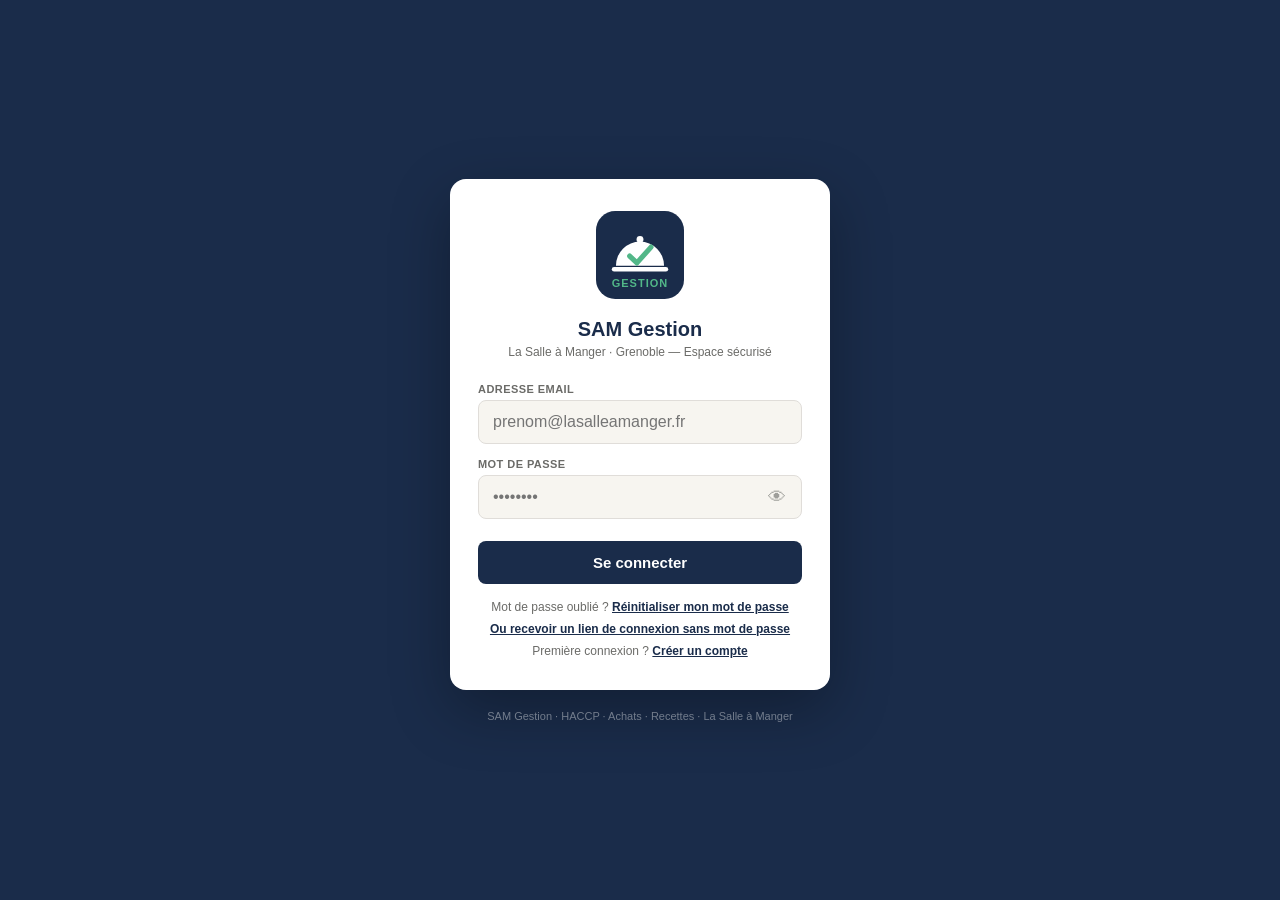
==== commit 1ff7577c: "Nouveau logo et nom « SAM Gestion » (icônes, favicon, écran de connexion, en-tête) Remplace l'ancien" ====
--- a/index.html
+++ b/index.html
@@ -9,11 +9,12 @@
 <meta name="mobile-web-app-capable" content="yes">
 <meta name="apple-mobile-web-app-capable" content="yes">
 <meta name="apple-mobile-web-app-status-bar-style" content="black-translucent">
-<meta name="apple-mobile-web-app-title" content="SP Conseil">
+<meta name="apple-mobile-web-app-title" content="SAM Gestion">
 <link rel="manifest" href="manifest.json">
-<title>Inventaire SP Conseil — La Salle à Manger Grenoble</title>
-<script src="js/favicon.js?v=20261019a"></script>
-<link rel="stylesheet" href="style.css?v=20261019a">
+<title>SAM Gestion — La Salle à Manger Grenoble</title>
+<link rel="icon" type="image/svg+xml" href="/logo.svg">
+<link rel="alternate icon" type="image/png" href="/favicon.png">
+<link rel="stylesheet" href="style.css?v=20261125b">
 
   <!-- SYNC TEMPS RÉEL — WebSocket natif + REST fallback -->
   <script src="js/core-sync.js?v=20261019a"></script>
@@ -21,7 +22,7 @@
 <script src="js/sw-register.js?v=20261019a"></script>
 
 </head>
-<body role="application" aria-label="Inventaire SP Conseil — La Salle à Manger">
+<body role="application" aria-label="SAM Gestion — La Salle à Manger">
 <button id="btn-home-float" onclick="goHomeScreen()" title="Retour accueil">🏠</button>
 
 <!-- ── BANNIÈRE HORS-LIGNE ── -->
@@ -32,8 +33,8 @@
 <!-- ══ ÉCRAN DE CONNEXION SUPABASE AUTH ══ -->
 <div id="login-screen">
   <div class="login-box">
-    <div class="login-logo">🍽</div>
-    <div class="login-title">Inventaire SP Conseil</div>
+    <div class="login-logo"><img src="/logo.svg" alt="SAM Gestion" width="88" height="88"></div>
+    <div class="login-title">SAM Gestion</div>
     <div class="login-subtitle">La Salle à Manger · Grenoble — Espace sécurisé</div>
     
     <div class="login-field">
@@ -97,7 +98,7 @@
       </div>
     </div>
   </div>
-  <div class="login-version">Inventaire SP Conseil · HACCP · La Salle à Manger</div>
+  <div class="login-version">SAM Gestion · HACCP · Achats · Recettes · La Salle à Manger</div>
 </div>
 
 
@@ -107,7 +108,7 @@
 <div class="app-header" style="position:sticky;top:0;z-index:100">
   <div class="header-top">
     <div>
-      <h1>🍽 Inventaire SP Conseil <span id="sync-dot" style="display:inline-block;width:8px;height:8px;border-radius:50%;background:#f59e0b;margin-left:6px;vertical-align:middle;transition:background .3s" title="Connexion..."></span> <small id="app-sync-version" style="font-size:10px;opacity:.6;font-weight:400"></small></h1>
+      <h1><img src="/logo.svg" alt="" width="26" height="26" style="vertical-align:-6px;margin-right:6px;border-radius:6px">SAM Gestion <span id="sync-dot" style="display:inline-block;width:8px;height:8px;border-radius:50%;background:#f59e0b;margin-left:6px;vertical-align:middle;transition:background .3s" title="Connexion..."></span> <small id="app-sync-version" style="font-size:10px;opacity:.6;font-weight:400"></small></h1>
       <p id='header-date-line'>La Salle à Manger · Grenoble</p>
     </div>
     <div class="header-actions">
@@ -479,6 +480,7 @@
     <div class="recette-toolbar">
       <button class="btn btn-primary" onclick="openNewRecette()">+ Nouvelle recette</button>
       <button class="btn" onclick="exportRecettesPDF()">📄 Export PDF</button>
+      <input type="search" id="rec-search" class="dlc-select" placeholder="🔍 Rechercher une recette ou un ingrédient" oninput="renderRecettes()" style="flex:1;min-width:180px">
     </div>
     <div id="recettes-list"></div>
   </div>
@@ -1457,7 +1459,7 @@
         <thead>
           <tr>
             <th>Date</th><th>Heure</th><th>Fournisseur</th>
-            <th>Produit</th><th>T°</th><th>DLC</th>
+            <th>Produit</th><th>Quantité</th><th>T°</th><th>DLC</th>
             <th>Emballages</th><th>Décision</th><th>Photos</th><th>Opérateur</th>
           </tr>
         </thead>
@@ -1478,7 +1480,7 @@
 
 <div id="panel-factures-ca" class="panel" style="padding:0"><div id="app"></div></div>
 <script src="js/autocontroles.js"></script>
-<script src="js/app.js?v=20261019a"></script>
+<script src="js/app.js?v=20261125b"></script>
 <script src="js/inventaire-plus.js?v=20261019a"></script>
 <script src="js/achats-plus.js?v=20261019a"></script>
 
--- a/style.css
+++ b/style.css
@@ -1459,3 +1459,9 @@
 /* Bouton envoi dans le header */
 .btn-send{background:var(--purple-bg)!important;color:var(--purple-text)!important;border-color:transparent!important;font-weight:600}
 #panel-factures-ca .btn[disabled] { opacity:.45; cursor:not-allowed; }
+
+/* Fiche technique dans la carte recette */
+.recette-fiche{padding:8px 14px;border-top:.5px solid var(--border);font-size:12px;line-height:1.45}
+.recette-fiche ol{margin:4px 0 0;padding-left:20px}
+.recette-fiche li{margin-bottom:4px}
+.recette-fiche-titre{font-weight:600;margin-bottom:2px}
